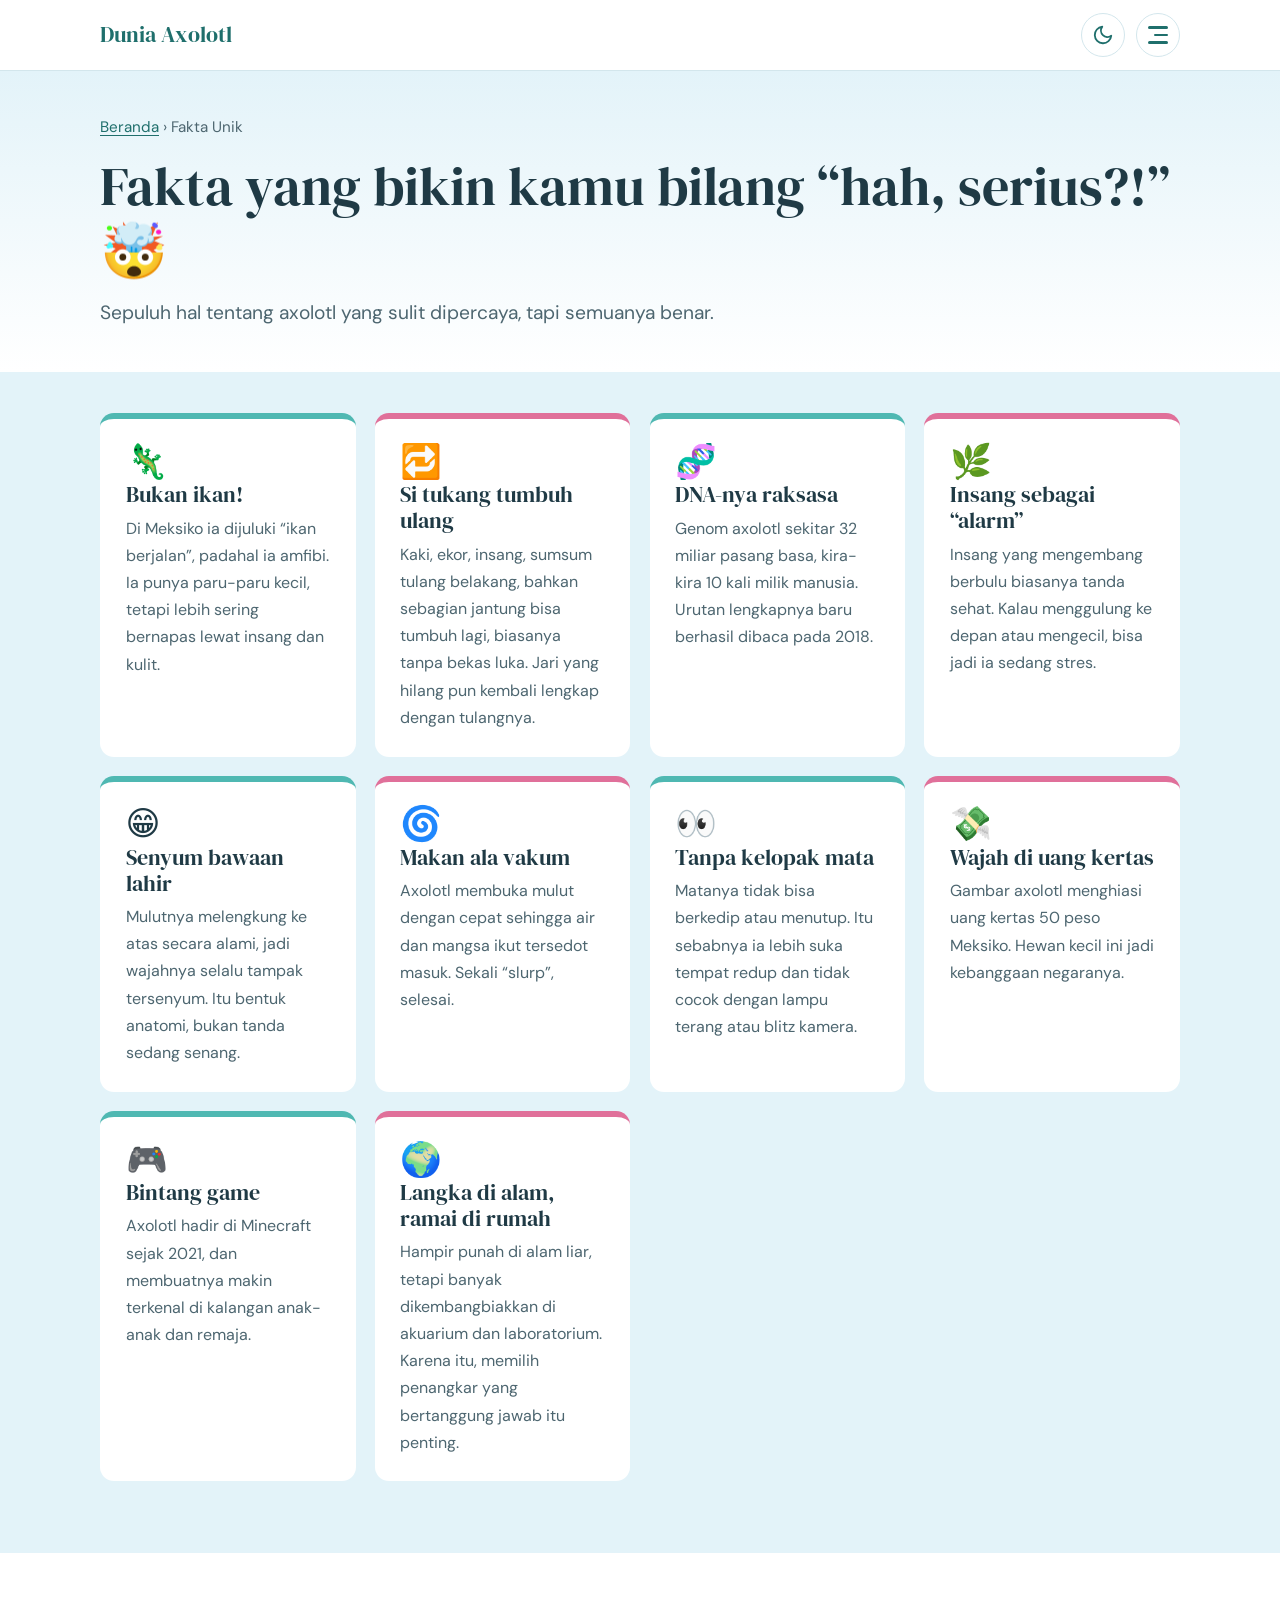
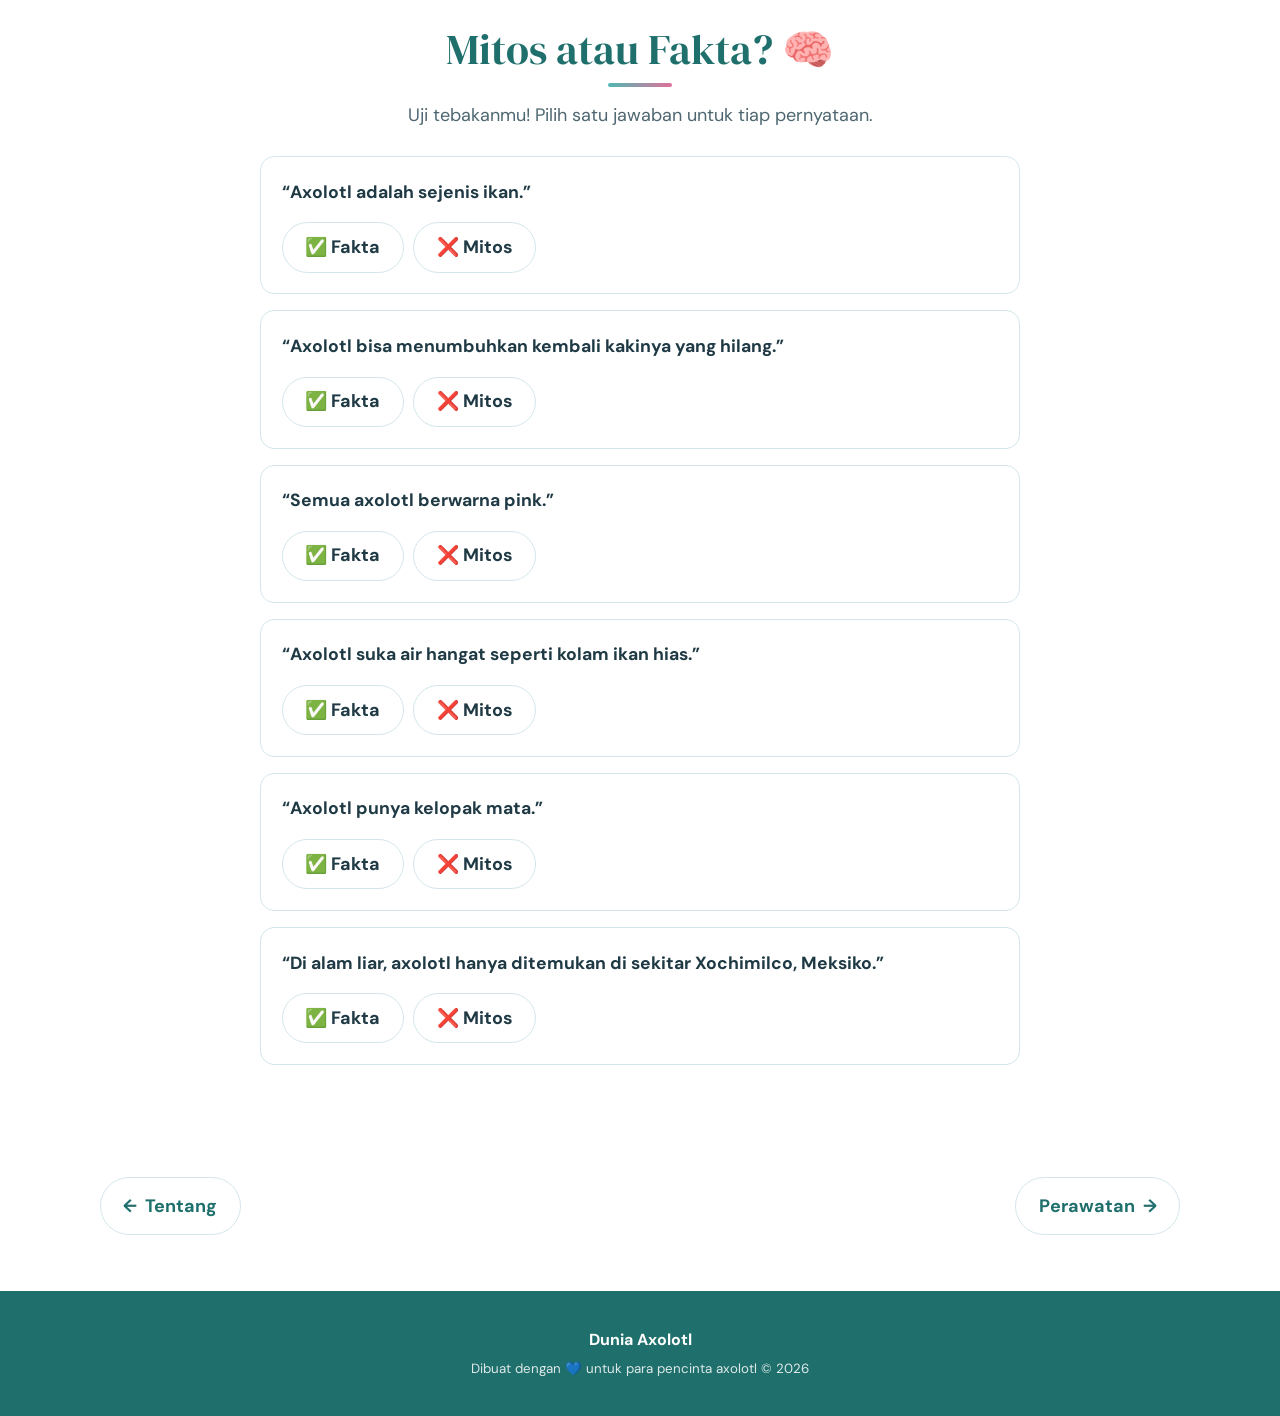
==== fakta.html @ dd815ccf "Add files via upload" ====
<!DOCTYPE html>
<html lang="id">
<head>
  <meta charset="UTF-8">
  <!-- Agar tampilan menyesuaikan layar HP -->
  <meta name="viewport" content="width=device-width, initial-scale=1">
  <title>Fakta Unik Axolotl | Dunia Axolotl</title>
  <meta name="description" content="Sepuluh fakta unik axolotl dan kuis Mitos atau Fakta yang seru untuk menguji pengetahuanmu.">

  <!-- Font: DM Serif Display (judul) + DM Sans (isi). Ada font cadangan jika Google Fonts gagal dimuat. -->
  <link rel="preconnect" href="https://fonts.googleapis.com">
  <link href="https://fonts.googleapis.com/css2?family=DM+Sans:wght@400;500;700&family=DM+Serif+Display&display=swap" rel="stylesheet">

  <!-- CSS eksternal (satu file untuk semua halaman) -->
  <link rel="stylesheet" href="style.css?v=4">

  <!-- JavaScript eksternal: dimuat di head agar tema terpasang lebih dulu (anti-kedip) -->
  <script src="script.js?v=4"></script>
</head>

<body>

  <!-- Bar progres membaca -->
  <div class="progress" id="progress" aria-hidden="true"></div>

  <!-- ===== NAVIGASI ===== -->
  <header class="nav">
    <div class="wrap">
      <a class="logo" href="index.html">Dunia Axolotl</a>
      <div class="nav-right">
        <!-- Tombol gelap/terang -->
        <button class="theme-toggle" id="themeToggle" type="button" aria-label="Ganti ke mode gelap" aria-pressed="false">
          <svg class="icon-moon" viewBox="0 0 24 24" aria-hidden="true"><path d="M21 12.8A9 9 0 1 1 11.2 3a7 7 0 0 0 9.8 9.8z"/></svg>
          <svg class="icon-sun" viewBox="0 0 24 24" aria-hidden="true"><circle cx="12" cy="12" r="4"/><path d="M12 2v2M12 20v2M4.9 4.9l1.4 1.4M17.7 17.7l1.4 1.4M2 12h2M20 12h2M4.9 19.1l1.4-1.4M17.7 6.3l1.4-1.4"/></svg>
        </button>
        <!-- Tombol menu (tiga garis) -->
        <button class="menu-btn" id="menuBtn" type="button" aria-label="Buka menu" aria-expanded="false" aria-controls="menu">
          <span class="bars" aria-hidden="true"><i></i><i></i><i></i></span>
        </button>
      </div>
    </div>
  </header>

  <!-- Latar gelap di belakang menu (klik untuk menutup) -->
  <div class="menu-overlay" id="menuOverlay" aria-hidden="true"></div>

  <!-- Menu samping: setiap pilihan membuka halaman sendiri -->
  <nav class="drawer" id="menu" aria-label="Menu utama">
    <div class="drawer-head">
      <span class="drawer-title">Menu</span>
      <button class="menu-close" id="menuClose" type="button" aria-label="Tutup menu">
        <svg viewBox="0 0 24 24" aria-hidden="true"><path d="M6 6l12 12M18 6L6 18"/></svg>
      </button>
    </div>
    <ul>
      <li style="--i:0"><a href="index.html">Beranda</a></li>
      <li style="--i:1"><a href="tentang.html">Tentang</a></li>
      <li style="--i:2"><a href="fakta.html" class="active" aria-current="page">Fakta Unik</a></li>
      <li style="--i:3"><a href="perawatan.html">Perawatan</a></li>
      <li style="--i:4"><a href="galeri.html">Galeri</a></li>
      <li style="--i:5"><a href="tanya.html">Tanya</a></li>
      <li style="--i:6"><a class="menu-login" href="login.html">Masuk</a></li>
    </ul>
  </nav>

  <main id="atas">
    <section class="page-hero">
      <span class="bubble" aria-hidden="true" style="--s:16px;--l:8%;--t:10s;--dl:0s"></span>
      <span class="bubble" aria-hidden="true" style="--s:26px;--l:30%;--t:13s;--dl:3s"></span>
      <span class="bubble" aria-hidden="true" style="--s:14px;--l:58%;--t:9s;--dl:5s"></span>
      <span class="bubble" aria-hidden="true" style="--s:22px;--l:80%;--t:12s;--dl:1s"></span>
      <div class="wrap">
        <p class="crumb"><a href="index.html">Beranda</a> › Fakta Unik</p>
        <h1>Fakta yang bikin kamu bilang “hah, serius?!” <span class="emoji" aria-hidden="true">🤯</span></h1>
        <p class="lead">Sepuluh hal tentang axolotl yang sulit dipercaya, tapi semuanya benar.</p>
      </div>
    </section>

    <!-- ===== KARTU FAKTA ===== -->
    <section class="facts">
      <div class="wrap">
        <div class="grid">
          <article class="card"><span class="card-emoji" aria-hidden="true">🦎</span><h3>Bukan ikan!</h3><p>Di Meksiko ia dijuluki “ikan berjalan”, padahal ia amfibi. Ia punya paru-paru kecil, tetapi lebih sering bernapas lewat insang dan kulit.</p></article>
          <article class="card"><span class="card-emoji" aria-hidden="true">🔁</span><h3>Si tukang tumbuh ulang</h3><p>Kaki, ekor, insang, sumsum tulang belakang, bahkan sebagian jantung bisa tumbuh lagi, biasanya tanpa bekas luka. Jari yang hilang pun kembali lengkap dengan tulangnya.</p></article>
          <article class="card"><span class="card-emoji" aria-hidden="true">🧬</span><h3>DNA-nya raksasa</h3><p>Genom axolotl sekitar 32 miliar pasang basa, kira-kira 10 kali milik manusia. Urutan lengkapnya baru berhasil dibaca pada 2018.</p></article>
          <article class="card"><span class="card-emoji" aria-hidden="true">🌿</span><h3>Insang sebagai “alarm”</h3><p>Insang yang mengembang berbulu biasanya tanda sehat. Kalau menggulung ke depan atau mengecil, bisa jadi ia sedang stres.</p></article>
          <article class="card"><span class="card-emoji" aria-hidden="true">😁</span><h3>Senyum bawaan lahir</h3><p>Mulutnya melengkung ke atas secara alami, jadi wajahnya selalu tampak tersenyum. Itu bentuk anatomi, bukan tanda sedang senang.</p></article>
          <article class="card"><span class="card-emoji" aria-hidden="true">🌀</span><h3>Makan ala vakum</h3><p>Axolotl membuka mulut dengan cepat sehingga air dan mangsa ikut tersedot masuk. Sekali “slurp”, selesai.</p></article>
          <article class="card"><span class="card-emoji" aria-hidden="true">👀</span><h3>Tanpa kelopak mata</h3><p>Matanya tidak bisa berkedip atau menutup. Itu sebabnya ia lebih suka tempat redup dan tidak cocok dengan lampu terang atau blitz kamera.</p></article>
          <article class="card"><span class="card-emoji" aria-hidden="true">💸</span><h3>Wajah di uang kertas</h3><p>Gambar axolotl menghiasi uang kertas 50 peso Meksiko. Hewan kecil ini jadi kebanggaan negaranya.</p></article>
          <article class="card"><span class="card-emoji" aria-hidden="true">🎮</span><h3>Bintang game</h3><p>Axolotl hadir di Minecraft sejak 2021, dan membuatnya makin terkenal di kalangan anak-anak dan remaja.</p></article>
          <article class="card"><span class="card-emoji" aria-hidden="true">🌍</span><h3>Langka di alam, ramai di rumah</h3><p>Hampir punah di alam liar, tetapi banyak dikembangbiakkan di akuarium dan laboratorium. Karena itu, memilih penangkar yang bertanggung jawab itu penting.</p></article>
        </div>
      </div>
    </section>

    <!-- ===== KUIS ===== -->
    <section>
      <div class="wrap">
        <div class="sec-head" style="text-align:center">
          <h2>Mitos atau Fakta? 🧠</h2>
          <p class="lead" style="margin-inline:auto">Uji tebakanmu! Pilih satu jawaban untuk tiap pernyataan.</p>
        </div>
        <div class="quiz">
          <div class="q" data-jawab="mitos">
            <p class="stmt">“Axolotl adalah sejenis ikan.”</p>
            <div class="opts"><button class="opt" type="button" data-pilih="fakta">✅ Fakta</button><button class="opt" type="button" data-pilih="mitos">❌ Mitos</button></div>
            <p class="expl" hidden><strong class="hasil"></strong>Axolotl adalah amfibi, tepatnya salamander. Julukan “ikan berjalan” itu menyesatkan.</p>
          </div>
          <div class="q" data-jawab="fakta">
            <p class="stmt">“Axolotl bisa menumbuhkan kembali kakinya yang hilang.”</p>
            <div class="opts"><button class="opt" type="button" data-pilih="fakta">✅ Fakta</button><button class="opt" type="button" data-pilih="mitos">❌ Mitos</button></div>
            <p class="expl" hidden><strong class="hasil"></strong>Kaki bisa tumbuh lagi lengkap dengan tulang, otot, dan jarinya. Itulah kenapa ilmuwan menelitinya.</p>
          </div>
          <div class="q" data-jawab="mitos">
            <p class="stmt">“Semua axolotl berwarna pink.”</p>
            <div class="opts"><button class="opt" type="button" data-pilih="fakta">✅ Fakta</button><button class="opt" type="button" data-pilih="mitos">❌ Mitos</button></div>
            <p class="expl" hidden><strong class="hasil"></strong>Pink hanyalah salah satu varian. Di alam liar kebanyakan axolotl berwarna cokelat atau zaitun gelap.</p>
          </div>
          <div class="q" data-jawab="mitos">
            <p class="stmt">“Axolotl suka air hangat seperti kolam ikan hias.”</p>
            <div class="opts"><button class="opt" type="button" data-pilih="fakta">✅ Fakta</button><button class="opt" type="button" data-pilih="mitos">❌ Mitos</button></div>
            <p class="expl" hidden><strong class="hasil"></strong>Ia suka air sejuk, sekitar 16–18 °C. Air yang terlalu hangat bisa membuatnya stres dan sakit.</p>
          </div>
          <div class="q" data-jawab="mitos">
            <p class="stmt">“Axolotl punya kelopak mata.”</p>
            <div class="opts"><button class="opt" type="button" data-pilih="fakta">✅ Fakta</button><button class="opt" type="button" data-pilih="mitos">❌ Mitos</button></div>
            <p class="expl" hidden><strong class="hasil"></strong>Axolotl tidak punya kelopak mata, sehingga cahaya terang kurang cocok untuknya.</p>
          </div>
          <div class="q" data-jawab="fakta">
            <p class="stmt">“Di alam liar, axolotl hanya ditemukan di sekitar Xochimilco, Meksiko.”</p>
            <div class="opts"><button class="opt" type="button" data-pilih="fakta">✅ Fakta</button><button class="opt" type="button" data-pilih="mitos">❌ Mitos</button></div>
            <p class="expl" hidden><strong class="hasil"></strong>Benar. Kanal-kanal Xochimilco adalah rumah aslinya, dan di sanalah populasi liarnya tersisa.</p>
          </div>
          <div class="quiz-end" id="quizEnd" hidden>
            <p id="quizScore"></p>
            <button class="btn" id="quizReset" type="button">Main lagi 🔄</button>
          </div>
        </div>
      </div>
    </section>

    <div class="wrap">
      <nav class="pager" aria-label="Navigasi halaman"><a class="prev" href="tentang.html"><span class="arr">←</span> Tentang</a><a class="next" href="perawatan.html">Perawatan <span class="arr">→</span></a></nav>
    </div>

  </main>

  <!-- ===== FOOTER ===== -->
  <footer>
    <strong>Dunia Axolotl</strong>
    <small>Dibuat dengan 💙 untuk para pencinta axolotl &copy; <span id="tahun"></span></small>
  </footer>

  <!-- Tombol kembali ke atas (muncul setelah halaman di-scroll) -->
  <button class="to-top" id="toTop" type="button" aria-label="Kembali ke atas">
    <svg viewBox="0 0 24 24" aria-hidden="true"><path d="M12 19V5M5 12l7-7 7 7"/></svg>
  </button>

</body>
</html>
---- style.css ----
/* VERSI 4: situs multi-halaman (jika baris ini tidak ada di style.css situsmu, berarti file lama yang tayang) */
/* ===== 1. PALET WARNA (ubah di sini untuk mengganti tema) =====
   Mode terang adalah bawaan. Mode gelap ada di blok [data-theme="dark"]. */
:root {
  --pink:       #fbd5e0;  /* pink lembut */
  --pink-deep:  #e0709a;  /* pink aksen (dipakai hemat) */
  --blue:       #e3f3f9;  /* biru muda (latar section) */
  --teal:       #4fb8b2;  /* toska */
  --teal-deep:  #1f6f6c;  /* toska gelap */
  --ink:        #1f3a45;  /* warna teks utama */
  --muted:      #4d6670;  /* teks pendukung */
  --line:       #d3e6ec;  /* garis tipis */

  --bg:         #ffffff;  /* latar halaman */
  --surface:    #ffffff;  /* latar kartu */
  --heading:    #1f6f6c;  /* warna judul */
  --btn-bg:     #1f6f6c;
  --btn-hover:  #175856;
  --btn-text:   #ffffff;
  --nav-bg:     rgba(255,255,255,.94);
  --note-bg:    #fbd5e0;
  --footer-bg:  #1f6f6c;
  --footer-text:#ffffff;
  --ring:       rgba(79,184,178,.14);
  --shadow:     0 14px 30px rgba(31,58,69,.12);
  --radius:     14px;
  color-scheme: light;
}

/* Mode gelap: teks terang, latar biru-toska sangat gelap */
[data-theme="dark"] {
  --pink-deep:  #ee86ac;
  --blue:       #11262e;
  --teal:       #4fb8b2;
  --ink:        #e6f2f5;
  --muted:      #a9c0c8;
  --line:       #28444f;

  --bg:         #0b1a20;
  --surface:    #142a33;
  --heading:    #6fd6cf;
  --btn-bg:     #6fd6cf;
  --btn-hover:  #93e3dd;
  --btn-text:   #0b1a20;
  --nav-bg:     rgba(11,26,32,.92);
  --note-bg:    #3a2331;
  --footer-bg:  #071216;
  --footer-text:#e6f2f5;
  --ring:       rgba(111,214,207,.16);
  --shadow:     0 14px 30px rgba(0,0,0,.45);
  color-scheme: dark;
}

/* ===== 2. PENGATURAN DASAR ===== */
* { box-sizing: border-box; margin: 0; padding: 0; }
html { scroll-behavior: smooth; scroll-padding-top: 4.5rem; }
body {
  font-family: "DM Sans", system-ui, sans-serif;
  font-size: 1.125rem;            /* 18px: nyaman untuk anak-anak hingga lansia */
  color: var(--ink);
  background: var(--bg);
  line-height: 1.7;
}
h1, h2, h3 { font-family: "DM Serif Display", Georgia, serif; font-weight: 400; line-height: 1.2; }
h2 { font-size: clamp(1.9rem, 4vw, 2.6rem); color: var(--heading); margin-bottom: .8rem; }
h3 { font-size: 1.35rem; margin-bottom: .4rem; }
p  { max-width: 62ch; }
.wrap { width: min(1080px, 100% - 2.5rem); margin-inline: auto; }
section { padding: 4.5rem 0; }
.lead { color: var(--muted); margin-bottom: 1.8rem; }

/* Garis fokus jelas saat memakai keyboard */
:focus-visible { outline: 3px solid var(--heading); outline-offset: 3px; }

/* Transisi halus saat berganti tema (kelas ditambah sebentar oleh script.js) */
html.theme-anim, html.theme-anim *, html.theme-anim *::before, html.theme-anim *::after {
  transition: background-color .45s ease, color .45s ease, border-color .45s ease,
              fill .45s ease, stroke .45s ease, box-shadow .45s ease !important;
}

/* Bar progres membaca di tepi atas layar */
.progress {
  position: fixed; top: 0; left: 0; width: 100%; height: 4px; z-index: 20;
  background: linear-gradient(90deg, var(--teal), var(--pink-deep));
  transform: scaleX(0); transform-origin: left;
}

/* ===== 3. NAVIGASI ===== */
header.nav {
  position: sticky; top: 0; z-index: 10;
  background: var(--nav-bg);
  backdrop-filter: blur(8px);
  border-bottom: 1px solid var(--line);
  animation: navDrop .7s cubic-bezier(.2,.8,.2,1) both;   /* nav turun dari atas */
}
.nav .wrap { display: flex; justify-content: space-between; align-items: center; gap: .5rem 1.5rem; flex-wrap: wrap; padding: .8rem 0; }
.nav-right { display: flex; align-items: center; gap: .7rem; }
.logo { font-family: "DM Serif Display", Georgia, serif; font-size: 1.4rem; color: var(--heading); text-decoration: none; animation: fadeIn .8s .15s both; }
/* Tombol menu tiga garis di header */
.menu-btn {
  position: relative; width: 44px; height: 44px; border-radius: 50%;
  border: 1px solid var(--line); background: var(--surface); cursor: pointer;
  display: grid; place-items: center;
  animation: popIn .6s .72s cubic-bezier(.34,1.56,.64,1) backwards;
  transition: border-color .2s, transform .2s;
}
.menu-btn:hover { border-color: var(--teal); }
.menu-btn:active { transform: scale(.92); }
.bars { display: grid; gap: 5px; width: 20px; justify-items: end; }
.bars i { display: block; height: 2.5px; width: 100%; border-radius: 2px; background: var(--heading); transition: width .25s; }
.bars i:nth-child(2) { width: 70%; }
.menu-btn:hover .bars i:nth-child(2) { width: 100%; }

/* Latar gelap di belakang menu */
.menu-overlay {
  position: fixed; inset: 0; z-index: 30;
  background: rgba(5,15,20,.5); backdrop-filter: blur(2px);
  opacity: 0; visibility: hidden;
  transition: opacity .35s, visibility 0s .35s;
}
html.menu-open { overflow: hidden; }   /* halaman di belakang tidak ikut ter-scroll */
html.menu-open .menu-overlay { opacity: 1; visibility: visible; transition: opacity .35s; }

/* Menu samping dari kanan */
.drawer {
  position: fixed; top: 0; right: 0; bottom: 0; z-index: 31;
  width: min(320px, 85vw); overflow-y: auto;
  background: var(--surface); border-left: 1px solid var(--line);
  box-shadow: -18px 0 40px rgba(0,0,0,.2);
  padding: 1.2rem 1.4rem 1.6rem;
  transform: translateX(105%); visibility: hidden;
  transition: transform .45s cubic-bezier(.2,.8,.2,1), visibility 0s .45s;
}
html.menu-open .drawer { transform: none; visibility: visible; transition: transform .45s cubic-bezier(.2,.8,.2,1); }
.drawer-head { display: flex; justify-content: space-between; align-items: center; margin-bottom: 1rem; }
.drawer-title { font-family: "DM Serif Display", Georgia, serif; font-size: 1.5rem; color: var(--heading); }
.menu-close {
  width: 44px; height: 44px; border-radius: 50%; cursor: pointer;
  border: 1px solid var(--line); background: var(--bg); color: var(--heading);
  display: grid; place-items: center; transition: transform .3s, border-color .2s;
}
.menu-close:hover { transform: rotate(90deg); border-color: var(--teal); }
.menu-close svg { width: 22px; height: 22px; fill: none; stroke: currentColor; stroke-width: 2.2; stroke-linecap: round; }

.drawer ul { list-style: none; display: grid; gap: .3rem; }
.drawer li a {
  display: block; padding: .85rem 1rem; border-radius: 12px;
  border-left: 4px solid transparent;
  color: var(--ink); text-decoration: none; font-weight: 500; font-size: 1.15rem;
  transition: background .2s, border-color .2s, transform .2s, color .2s;
}
.drawer li a:hover { background: var(--ring); transform: translateX(4px); }
.drawer li a.active { border-left-color: var(--pink-deep); color: var(--heading); font-weight: 700; background: var(--ring); }
/* Item menu masuk satu per satu setiap kali menu dibuka */
html.menu-open .drawer li { animation: slideIn .5s cubic-bezier(.2,.8,.2,1) both; animation-delay: calc(.12s + var(--i) * .06s); }
@keyframes slideIn { from { opacity: 0; transform: translateX(30px); } to { opacity: 1; transform: none; } }

/* "Masuk" sebagai tombol bulat di dasar daftar */
.drawer li a.menu-login { background: var(--btn-bg); color: var(--btn-text); text-align: center; font-weight: 700; margin-top: .8rem; border-left: none; border-radius: 999px; }
.drawer li a.menu-login:hover { background: var(--btn-hover); transform: translateY(-2px); box-shadow: var(--shadow); }

/* Tombol gelap/terang: dua ikon saling berganti sambil berputar */
.theme-toggle {
  position: relative; width: 44px; height: 44px; border-radius: 50%;
  border: 1px solid var(--line); background: var(--surface); color: var(--heading);
  cursor: pointer; display: grid; place-items: center;
  animation: popIn .6s .65s cubic-bezier(.34,1.56,.64,1) backwards;
  transition: transform .2s, border-color .2s;
}
.theme-toggle:hover { transform: rotate(15deg) scale(1.08); border-color: var(--teal); }
.theme-toggle:active { transform: scale(.92); }
.theme-toggle svg { position: absolute; width: 22px; height: 22px; fill: none; stroke: currentColor; stroke-width: 2; stroke-linecap: round; stroke-linejoin: round; transition: transform .5s cubic-bezier(.34,1.56,.64,1), opacity .3s; }
.theme-toggle .icon-sun  { transform: rotate(-90deg) scale(0); opacity: 0; }
[data-theme="dark"] .theme-toggle .icon-sun  { transform: none; opacity: 1; }
[data-theme="dark"] .theme-toggle .icon-moon { transform: rotate(90deg) scale(0); opacity: 0; }

/* ===== 4. HERO ===== */
.hero { position: relative; background: linear-gradient(180deg, var(--blue), var(--bg)); padding: 3.5rem 0 4.5rem; overflow: hidden; }
.hero .wrap { position: relative; z-index: 1; display: grid; gap: 2.5rem; align-items: center; }
.hero h1 { font-size: clamp(2.3rem, 6vw, 3.7rem); margin-bottom: 1rem; color: var(--ink); }
.hero p { font-size: 1.2rem; color: var(--muted); margin-bottom: 1.8rem; }

/* Teks hero muncul berurutan dari bawah */
.hero h1  { animation: rise .8s .5s  cubic-bezier(.2,.8,.2,1) both; }
.hero p   { animation: rise .8s .65s cubic-bezier(.2,.8,.2,1) both; }
.hero .btn{ animation: rise .8s .8s cubic-bezier(.2,.8,.2,1) backwards, btnPulse 2.8s 2s ease-in-out infinite; }  /* backwards: hover tetap bisa menggeser tombol */

.btn {
  display: inline-block; background: var(--btn-bg); color: var(--btn-text);
  font: 700 1.05rem "DM Sans", sans-serif; text-decoration: none;
  padding: .9rem 1.9rem; border-radius: 999px;
  transition: background .2s, transform .2s, box-shadow .2s;
}
.btn:hover { background: var(--btn-hover); transform: translateY(-3px); box-shadow: var(--shadow); }
.btn:active { transform: translateY(0) scale(.97); }

/* Ilustrasi di dalam lingkaran lembut: muncul membesar, lalu melayang pelan */
.art { background: var(--surface); border-radius: 50%; aspect-ratio: 1; width: min(380px, 88%); margin-inline: auto; display: grid; place-items: center; box-shadow: 0 0 0 14px var(--ring); animation: popIn .9s .35s cubic-bezier(.34,1.56,.64,1) both; }
.art svg { width: 86%; height: auto; animation: float 5s ease-in-out infinite alternate; }

/* Insang bergoyang pelan, mata berkedip */
.gill { transform-box: view-box; animation: sway 3.2s ease-in-out infinite alternate; }
.gill.g2 { animation-delay: -1s; } .gill.g3 { animation-delay: -2s; }
.gill.left  { transform-origin: 105px 125px; }
.gill.right { transform-origin: 215px 125px; animation-direction: alternate-reverse; }
.eye { transform-box: view-box; animation: blink 5s infinite; }
.eye.l { transform-origin: 122px 130px; }
.eye.r { transform-origin: 198px 130px; }

/* Gelembung air naik di latar hero */
.bubble {
  position: absolute; bottom: -60px; left: var(--l); width: var(--s); height: var(--s);
  border-radius: 50%; border: 2px solid var(--teal); background: var(--ring);
  opacity: 0; pointer-events: none;
  animation: bubbleUp var(--t) linear var(--dl) infinite;
}

/* ===== 5. TENTANG ===== */
.about .wrap { display: grid; gap: 2rem; }
.info-list { display: grid; gap: 1rem; }
.info { border: 1px solid var(--line); border-left: 6px solid var(--teal); border-radius: var(--radius); padding: 1.2rem 1.4rem; background: var(--surface); transition: transform .25s, box-shadow .25s; }
.info:nth-child(2) { border-left-color: var(--pink-deep); }
.info:hover { transform: translateX(6px); box-shadow: var(--shadow); }
.info h3 { font-size: 1.2rem; }
.info p { color: var(--muted); font-size: 1rem; }

/* ===== 6. FAKTA UNIK ===== */
.facts { background: var(--blue); }
.grid { display: grid; gap: 1.2rem; grid-template-columns: repeat(auto-fit, minmax(240px, 1fr)); }
.card { background: var(--surface); border-radius: var(--radius); padding: 1.6rem; border-top: 6px solid var(--teal); transition: transform .25s, box-shadow .25s; }
.card:nth-child(even) { border-top-color: var(--pink-deep); }
.card:hover { transform: translateY(-8px); box-shadow: var(--shadow); }
.card p { color: var(--muted); font-size: 1rem; }

/* ===== 7. PERAWATAN ===== */
.care .wrap { display: grid; gap: 1.2rem; }
.care-box { border: 1px solid var(--line); border-radius: var(--radius); padding: 1.7rem; background: var(--surface); transition: transform .25s, box-shadow .25s; }
.care-box:hover { transform: translateY(-5px); box-shadow: var(--shadow); }
.care-box ul { padding-left: 1.2rem; color: var(--muted); font-size: 1rem; }
.care-box li { margin-bottom: .4rem; }
.note { background: var(--note-bg); color: var(--ink); border-radius: var(--radius); padding: 1.1rem 1.5rem; font-size: 1rem; max-width: none; }

/* ===== 8. GALERI (placeholder) ===== */
.gallery { background: var(--blue); }
.gallery-grid { display: grid; gap: 1rem; grid-template-columns: repeat(auto-fit, minmax(210px, 1fr)); }
.ph { aspect-ratio: 4 / 3; border-radius: var(--radius); background: var(--surface); border: 2px dashed var(--teal); display: grid; place-items: center; text-align: center; color: var(--heading); font-weight: 500; padding: 1rem; transition: transform .3s, border-color .3s, box-shadow .3s; }
.ph:hover { transform: scale(1.04) rotate(-1deg); border-color: var(--pink-deep); box-shadow: var(--shadow); }
.ph:has(img) { padding: 0; overflow: hidden; border: none; }   /* kotak berisi foto: tanpa bingkai putus-putus */
.ph img { display: block; width: 100%; height: 100%; object-fit: cover; }

/* ===== 9. FOOTER ===== */
footer { background: var(--footer-bg); color: var(--footer-text); text-align: center; padding: 2.2rem 1rem; font-size: 1rem; }
footer small { display: block; opacity: .85; margin-top: .3rem; }

/* ===== 10. MUNCUL SAAT DI-SCROLL (kelas .reveal ditambah oleh script.js) ===== */
.reveal { opacity: 0; transform: translateY(30px); transition: opacity .7s ease, transform .7s cubic-bezier(.2,.7,.2,1); transition-delay: var(--d, 0s); }
.reveal.in { opacity: 1; transform: none; }

/* ===== 11. KEYFRAMES ===== */
@keyframes navDrop  { from { transform: translateY(-100%); opacity: 0; } to { transform: none; opacity: 1; } }
@keyframes dropIn   { from { transform: translateY(-14px); opacity: 0; } to { transform: none; opacity: 1; } }
@keyframes fadeIn   { from { opacity: 0; } to { opacity: 1; } }
@keyframes rise     { from { transform: translateY(26px); opacity: 0; } to { transform: none; opacity: 1; } }
@keyframes popIn    { from { transform: scale(.6); opacity: 0; } to { transform: none; opacity: 1; } }
@keyframes float    { from { transform: translateY(-8px); } to { transform: translateY(10px); } }
@keyframes sway     { from { transform: rotate(-6deg); } to { transform: rotate(6deg); } }
@keyframes blink    { 0%, 92%, 100% { transform: scaleY(1); } 96% { transform: scaleY(.08); } }
@keyframes bubbleUp {
  0%   { transform: translate(0, 0) scale(.7); opacity: 0; }
  10%  { opacity: .7; }
  50%  { transform: translate(18px, -260px) scale(1); }
  100% { transform: translate(-12px, -560px) scale(1.1); opacity: 0; }
}

/* ===== 12. LAYAR LAPTOP (lebar ≥ 800px) ===== */
@media (min-width: 800px) {
  .hero .wrap  { grid-template-columns: 1.15fr .85fr; }
  .about .wrap { grid-template-columns: 1fr 1fr; align-items: start; }
  .care .wrap  { grid-template-columns: 1fr 1fr; }
  .care .head, .note { grid-column: 1 / -1; }
}

/* ===== 13. UNTUK PENGGUNA YANG MEMATIKAN ANIMASI DI PERANGKATNYA ===== */
@media (prefers-reduced-motion: reduce) {
  *, *::before, *::after { animation: none !important; transition: none !important; }
  html { scroll-behavior: auto; }
  .reveal { opacity: 1; transform: none; }
  .bubble { display: none; }
}

/* ==========================================================
   ANIMASI TAMBAHAN
   ========================================================== */

/* Tombol berdenyut halus untuk menarik perhatian */
@keyframes btnPulse {
  0%   { box-shadow: 0 0 0 0 rgba(79,184,178,.55); }
  70%  { box-shadow: 0 0 0 14px rgba(79,184,178,0); }
  100% { box-shadow: 0 0 0 0 rgba(79,184,178,0); }
}

/* Garis hias di bawah judul bagian, memanjang saat judul terlihat */
h2::after {
  content: ""; display: block; width: 0; height: 4px; margin-top: .5rem; border-radius: 2px;
  background: linear-gradient(90deg, var(--teal), var(--pink-deep));
  transition: width .9s .2s cubic-bezier(.2,.8,.2,1);
}
h2.tampak::after { width: 64px; }

/* Foto galeri memudar masuk */
.ph img { animation: fadeIn .9s ease both; }

/* Tombol kembali ke atas */
.to-top {
  position: fixed; right: 1rem; bottom: 1rem; z-index: 15; width: 48px; height: 48px; border-radius: 50%;
  border: none; cursor: pointer; background: var(--btn-bg); color: var(--btn-text);
  display: grid; place-items: center; box-shadow: var(--shadow);
  opacity: 0; visibility: hidden; transform: translateY(24px) scale(.7);
  transition: opacity .35s, transform .35s cubic-bezier(.34,1.56,.64,1), visibility 0s .35s, background .2s;
}
.to-top.tampak { opacity: 1; visibility: visible; transform: none; transition: opacity .35s, transform .35s cubic-bezier(.34,1.56,.64,1), background .2s; }
.to-top:hover { background: var(--btn-hover); }
.to-top svg { width: 22px; height: 22px; fill: none; stroke: currentColor; stroke-width: 2.4; stroke-linecap: round; stroke-linejoin: round; }
.to-top:hover svg { animation: upDown .6s ease-in-out infinite; }
@keyframes upDown { 0%, 100% { transform: translateY(2px); } 50% { transform: translateY(-3px); } }


/* ==========================================================
   FORMULIR PERTANYAAN (index.html) & HALAMAN LOGIN (login.html)
   ========================================================== */

/* ===========================================================
   KHUSUS HALAMAN LOGIN (login.html)
   ========================================================== */
/* ===== HALAMAN LOGIN =====
   Memakai warna & tema dari style.css, jadi mode gelap/terang otomatis ikut. */

:root { --danger: #b3261e; --success: #1f6f3d; }
[data-theme="dark"] { --danger: #ff9188; --success: #7fe0a0; }

/* Tombol tema melayang di pojok kanan atas */
.theme-toggle.floating { position: fixed; top: 1rem; right: 1rem; z-index: 5; }

/* ===== 1. TATA LETAK: kiri sambutan, kanan formulir ===== */
.login-page { min-height: 100vh; display: grid; }
@media (min-width: 860px) { .login-page { grid-template-columns: 1.05fr .95fr; } }

/* ===== 2. PANEL SAMBUTAN ===== */
.login-side {
  position: relative; overflow: hidden;
  background: linear-gradient(160deg, var(--blue), var(--bg));
  padding: 2.5rem 1.5rem 1.5rem;
  display: flex; flex-direction: column; align-items: center; justify-content: center;
  text-align: center; gap: 1rem;
}
.login-side > *:not(.bubble) { position: relative; z-index: 1; }
.login-side .logo { font-size: 1.6rem; animation: fadeIn .8s .1s both; }
.login-side .art { width: 130px; animation-delay: .2s; box-shadow: 0 0 0 8px var(--ring); }
.login-side h2 { font-size: 1.5rem; margin: 0; animation: rise .8s .4s cubic-bezier(.2,.8,.2,1) both; }
.login-side p  { color: var(--muted); font-size: 1.05rem; margin-inline: auto; animation: rise .8s .55s cubic-bezier(.2,.8,.2,1) both; }
.login-side .tagline { display: none; }

@media (min-width: 860px) {
  .login-side { padding: 3rem; gap: 1.6rem; }
  .login-side .art { width: min(340px, 80%); box-shadow: 0 0 0 14px var(--ring); }
  .login-side h2 { font-size: clamp(1.9rem, 3vw, 2.5rem); }
  .login-side .tagline { display: block; }
}

/* ===== 3. KARTU FORMULIR ===== */
.login-main { display: grid; place-items: center; padding: 1.5rem 1.25rem 3rem; }
@media (min-width: 860px) { .login-main { padding: 3rem; } }

.login-card {
  width: min(420px, 100%);
  background: var(--surface); border: 1px solid var(--line); border-radius: 20px;
  padding: 2rem 1.6rem; box-shadow: var(--shadow);
  animation: rise .8s .35s cubic-bezier(.2,.8,.2,1) both;
}
@media (min-width: 480px) { .login-card { padding: 2.4rem 2.2rem; } }
.login-card h1 { font-size: 2rem; color: var(--heading); margin-bottom: .3rem; }
.login-card .sub { color: var(--muted); font-size: 1rem; margin-bottom: 1.6rem; }

/* Kartu bergetar saat ada kesalahan */
.login-card.shake { animation: shake .45s ease; }
@keyframes shake { 20%, 60% { transform: translateX(-8px); } 40%, 80% { transform: translateX(8px); } }

/* ===== 4. KOLOM ISIAN ===== */
.field { margin-bottom: 1.1rem; }
.field label { display: block; font-weight: 700; font-size: 1rem; margin-bottom: .35rem; }
.input-wrap { position: relative; }
.field input[type="email"], .field input[type="password"], .field input[type="text"], .field textarea {
  width: 100%; font: inherit; font-size: 1.05rem; color: var(--ink);
  background: var(--bg); border: 1.5px solid var(--line); border-radius: 12px;
  padding: .8rem 1rem; transition: border-color .2s, box-shadow .2s;
}
.field input::placeholder, .field textarea::placeholder { color: var(--muted); opacity: .7; }
.field input:hover, .field textarea:hover { border-color: var(--teal); }
.field input:focus, .field textarea:focus { outline: none; border-color: var(--teal); box-shadow: 0 0 0 4px var(--ring); animation: focusPulse .5s ease; }
.field input[aria-invalid="true"], .field textarea[aria-invalid="true"] { border-color: var(--danger); animation: shakeX .4s ease; }
.field input[aria-invalid="true"]:focus, .field textarea[aria-invalid="true"]:focus { box-shadow: 0 0 0 4px rgba(179,38,30,.15); }
.input-wrap input { padding-right: 3.2rem; }

.error { color: var(--danger); font-size: .95rem; margin-top: .35rem; max-width: none; min-height: 0; animation: rise .3s ease both; }
.error:empty { display: none; }

/* Tombol lihat/sembunyikan sandi */
.pw-toggle {
  position: absolute; top: 50%; right: .4rem; transform: translateY(-50%);
  width: 40px; height: 40px; border: none; border-radius: 10px; background: none;
  color: var(--muted); cursor: pointer; display: grid; place-items: center;
  transition: color .2s, background .2s;
}
.pw-toggle:hover { color: var(--heading); background: var(--ring); }
.pw-toggle svg { width: 22px; height: 22px; fill: none; stroke: currentColor; stroke-width: 2; stroke-linecap: round; stroke-linejoin: round; }
.pw-toggle .icon-hide { display: none; }
.pw-toggle[aria-pressed="true"] .icon-show { display: none; }
.pw-toggle[aria-pressed="true"] .icon-hide { display: block; }

/* ===== 5. BARIS INGAT SAYA / LUPA SANDI ===== */
.row { display: flex; justify-content: space-between; align-items: center; gap: .6rem 1rem; flex-wrap: wrap; margin: .2rem 0 1.4rem; font-size: 1rem; }
.check { display: inline-flex; align-items: center; gap: .55rem; cursor: pointer; }
.check input { width: 20px; height: 20px; accent-color: var(--btn-bg); cursor: pointer; }
.link { color: var(--heading); font-weight: 500; text-underline-offset: 4px; }
.link:hover { color: var(--pink-deep); }

/* ===== 6. TOMBOL MASUK / KIRIM ===== */
.btn.submit { width: 100%; border: none; cursor: pointer; text-align: center; display: flex; align-items: center; justify-content: center; gap: .6rem; }
.btn.submit:disabled { cursor: progress; opacity: .85; transform: none; box-shadow: none; }
.btn.submit.loading::before {
  content: ""; width: 18px; height: 18px; border-radius: 50%;
  border: 3px solid currentColor; border-right-color: transparent;
  animation: spin .7s linear infinite;
}
@keyframes spin { to { transform: rotate(360deg); } }

/* Pesan status di bawah tombol */
.form-status { margin: 1rem 0 0; font-size: 1rem; text-align: center; max-width: none; min-height: 1.7em; }
.form-status.ok  { color: var(--success); font-weight: 700; }
.form-status.err { color: var(--danger); font-weight: 700; }

.signup { text-align: center; margin: 1.4rem auto 0; font-size: 1rem; color: var(--muted); max-width: none; }

/* ==========================================================
   TANYA (index.html, #tanya)
   ========================================================== */
[hidden] { display: none !important; }

.contact { position: relative; overflow: hidden; }
.contact .wrap { position: relative; z-index: 1; }
.contact .head { text-align: center; margin-bottom: 2rem; }
.contact .head .lead { margin-inline: auto; }

.ask-card {
  width: min(640px, 100%); margin-inline: auto;
  background: var(--surface); border: 1px solid var(--line); border-radius: 22px;
  padding: 1.8rem 1.4rem; box-shadow: var(--shadow);
}
@media (min-width: 520px) { .ask-card { padding: 2.4rem 2.4rem; } }
.ask-card.shake { animation: shake .45s ease; }
.ask-body.balik { animation: rise .5s ease both; }

/* Kolom isian: label ikut berwarna saat kolomnya diklik */
.field label { transition: color .2s; }
.field:focus-within label { color: var(--heading); }

/* Kolom pertanyaan: tinggi 5 baris, bisa ditarik ke bawah */
.field textarea { display: block; resize: vertical; min-height: 130px; line-height: 1.5; }
.counter { text-align: right; font-size: .9rem; color: var(--muted); margin: .25rem 0 0; max-width: none; transition: color .2s; }
.counter.hampir { color: var(--danger); font-weight: 700; }

/* Tombol kirim: kilatan cahaya saat disorot, pesawat kertas terbang saat mengirim */
.ask-card .btn.submit { position: relative; overflow: hidden; }
.ask-card .btn.submit::after {
  content: ""; position: absolute; top: 0; left: -60%; width: 40%; height: 100%;
  background: linear-gradient(100deg, transparent, rgba(255,255,255,.4), transparent);
  transform: skewX(-20deg); pointer-events: none;
}
.ask-card .btn.submit:hover::after { animation: shine .8s ease; }
@keyframes shine { to { left: 130%; } }
.ask-card .btn.submit.loading::before { display: none; }          /* ganti spinner dengan pesawat */
.plane { width: 20px; height: 20px; fill: none; stroke: currentColor; stroke-width: 2; stroke-linecap: round; stroke-linejoin: round; transition: transform .3s; }
.btn.submit:hover .plane { transform: translate(3px, -3px); }
.btn.submit.loading .plane { animation: fly .9s ease-in infinite; }
@keyframes fly {
  0%   { transform: translate(0, 0); opacity: 1; }
  45%  { transform: translate(22px, -18px); opacity: 0; }
  46%  { transform: translate(-22px, 18px); opacity: 0; }
  100% { transform: translate(0, 0); opacity: 1; }
}

/* Tampilan sukses: lingkaran tergambar, centang tergambar, percikan warna */
.ask-done { text-align: center; padding: 1rem 0; animation: popIn .6s cubic-bezier(.34,1.56,.64,1) both; }
.ask-done:focus { outline: none; }
.ask-done h3 { color: var(--heading); font-size: 1.8rem; }
.ask-done p { margin: .4rem auto 1.6rem; color: var(--muted); }
.done-art { position: relative; width: 120px; height: 120px; margin: 0 auto 1rem; }
.done-art svg { width: 100%; height: 100%; }
.done-ring { fill: var(--ring); stroke: var(--teal); stroke-width: 5; stroke-dasharray: 277; stroke-dashoffset: 277; transform-box: fill-box; transform-origin: center; transform: rotate(-90deg); animation: draw .6s ease forwards; }
.done-check { fill: none; stroke: var(--heading); stroke-width: 7; stroke-linecap: round; stroke-linejoin: round; stroke-dasharray: 70; stroke-dashoffset: 70; animation: draw .45s .5s ease forwards; }
@keyframes draw { to { stroke-dashoffset: 0; } }
.spark { position: absolute; left: 50%; top: 50%; width: 9px; height: 9px; margin: -4px 0 0 -4px; border-radius: 50%; background: var(--pink-deep); opacity: 0; animation: burst .8s .55s ease-out forwards; }
.spark:nth-of-type(even) { background: var(--teal); }
.spark:nth-of-type(3n) { background: #f5c542; }
@keyframes burst {
  0%   { transform: translate(0, 0) scale(1); opacity: 1; }
  100% { transform: translate(var(--x), var(--y)) scale(.3); opacity: 0; }
}

/* Jika animasi dimatikan di perangkat: tetap tampilkan lingkaran & centang utuh */
@media (prefers-reduced-motion: reduce) {
  .done-ring, .done-check { stroke-dashoffset: 0 !important; }
}

/* Emoji di judul bagian pertanyaan */
.emoji { display: inline-block; font-style: normal; }
.emoji.bounce  { animation: bounceY 1.1s ease-in-out infinite; }
.emoji.sparkle { animation: twinkle 1.8s ease-in-out infinite; }
.contact h2 .emoji { animation: wiggle 2.8s ease-in-out infinite; transform-origin: 70% 80%; }
@keyframes bounceY { 0%, 100% { transform: translateY(-3px); } 50% { transform: translateY(5px); } }
@keyframes twinkle { 0%, 100% { transform: scale(1) rotate(0); opacity: 1; } 50% { transform: scale(1.3) rotate(15deg); opacity: .7; } }
@keyframes wiggle  { 0%, 70%, 100% { transform: rotate(0); } 78% { transform: rotate(-10deg); } 86% { transform: rotate(10deg); } 94% { transform: rotate(-6deg); } }

/* ----- Tambahan untuk kartu pertanyaan & login ----- */
.ask-card { position: relative; }

/* Kolom isian: denyut saat diklik, bergetar saat salah */
@keyframes focusPulse { 0% { box-shadow: 0 0 0 0 var(--ring); } 50% { box-shadow: 0 0 0 9px var(--ring); } 100% { box-shadow: 0 0 0 4px var(--ring); } }
/* Kartu pertanyaan memakai tampilan polos: tanpa denyut/getar pada kolom */
.ask-card .field input, .ask-card .field textarea { animation: none !important; }
@keyframes shakeX { 20%, 60% { transform: translateX(-5px); } 40%, 80% { transform: translateX(5px); } }

/* Judul bagian pertanyaan & panel login tanpa garis hias */
.contact .head h2::after { display: none; }
.login-side h2::after { display: none; }


/* ==========================================================
   SITUS MULTI-HALAMAN (tentang, fakta, perawatan, galeri, tanya)
   ========================================================== */

/* Perpindahan antar halaman: memudar halus (didukung browser modern) */
@view-transition { navigation: auto; }
main { animation: pageIn .6s cubic-bezier(.2,.8,.2,1) both; }
@keyframes pageIn { from { opacity: 0; transform: translateY(14px); } to { opacity: 1; transform: none; } }
html.kunci { overflow: hidden; }       /* dipakai lightbox galeri */

/* ----- Judul halaman ----- */
.page-hero { position: relative; overflow: hidden; background: linear-gradient(180deg, var(--blue), var(--bg)); padding: 2.8rem 0 2.6rem; }
.page-hero .wrap { position: relative; z-index: 1; }
.crumb { font-size: .95rem; color: var(--muted); margin-bottom: .8rem; max-width: none; animation: fadeIn .6s both; }
.crumb a { color: var(--heading); text-underline-offset: 3px; }
.page-hero h1 { font-size: clamp(2.1rem, 6vw, 3.4rem); color: var(--ink); margin-bottom: .8rem; animation: rise .8s .1s cubic-bezier(.2,.8,.2,1) both; }
.page-hero .lead { font-size: 1.2rem; margin-bottom: 0; animation: rise .8s .25s cubic-bezier(.2,.8,.2,1) both; }
.page-hero h1 .emoji { animation: wiggle 2.8s ease-in-out infinite; transform-origin: 70% 80%; }
.sec-head { margin-bottom: 1.6rem; }
.sec-head .lead { margin-bottom: 0; }
.alt { background: var(--blue); }
.stack { display: grid; gap: 1.2rem; }
.two { display: grid; gap: 1.2rem; }
@media (min-width: 800px) { .two { grid-template-columns: 1fr 1fr; } }
.card-emoji, .ec-emoji { display: inline-block; font-size: 2.1rem; line-height: 1; transition: transform .3s; }
.card:hover .card-emoji { transform: scale(1.25) rotate(-8deg); }
.about p + p { margin-top: .9rem; }
.callout { background: var(--note-bg); color: var(--ink); border-left: 6px solid var(--pink-deep); border-radius: var(--radius); padding: 1.1rem 1.4rem; font-size: 1rem; max-width: none; }

/* ----- Beranda ----- */
.stats { padding: 2.5rem 0 1rem; }
.stats .wrap { display: grid; gap: 1rem; grid-template-columns: repeat(2, 1fr); }
@media (min-width: 800px) { .stats .wrap { grid-template-columns: repeat(4, 1fr); } }
.stat { text-align: center; background: var(--surface); border: 1px solid var(--line); border-radius: var(--radius); padding: 1.4rem .8rem; }
.stat b { display: block; font-family: "DM Serif Display", Georgia, serif; font-weight: 400; font-size: 3rem; color: var(--heading); line-height: 1; }
.stat span { display: block; margin-top: .55rem; font-size: .95rem; color: var(--muted); line-height: 1.4; }
.explore-grid { display: grid; gap: 1rem; grid-template-columns: repeat(auto-fit, minmax(250px, 1fr)); }
.explore-card { display: block; text-decoration: none; color: var(--ink); background: var(--surface); border: 1px solid var(--line); border-radius: var(--radius); padding: 1.5rem; transition: transform .25s, box-shadow .25s, border-color .25s; }
.explore-card:hover { transform: translateY(-6px); box-shadow: var(--shadow); border-color: var(--teal); }
.explore-card:hover .ec-emoji { transform: scale(1.2) rotate(-8deg); }
.explore-card h3 { margin-top: .5rem; color: var(--heading); }
.explore-card p { color: var(--muted); font-size: 1rem; }
.explore-card .go { display: inline-block; margin-top: .7rem; font-weight: 700; color: var(--heading); transition: transform .25s; }
.explore-card:hover .go { transform: translateX(6px); }
.rf-card { max-width: 720px; margin-inline: auto; text-align: center; background: linear-gradient(135deg, var(--blue), var(--surface)); border: 1px solid var(--line); border-radius: 22px; padding: 2rem 1.5rem; box-shadow: var(--shadow); }
.rf-label { font-weight: 700; color: var(--pink-deep); margin: 0 auto; }
.rf-text { font-size: 1.25rem; margin: .8rem auto 1.4rem; min-height: 5.2em; display: grid; place-items: center; }
.rf-text.pop { animation: popIn .5s cubic-bezier(.34,1.56,.64,1); }
button.btn { border: none; cursor: pointer; font-family: inherit; }

/* ----- Tentang ----- */
.profile { display: grid; gap: .8rem; grid-template-columns: repeat(auto-fit, minmax(230px, 1fr)); }
.profile > div { background: var(--surface); border: 1px solid var(--line); border-top: 5px solid var(--teal); border-radius: var(--radius); padding: 1rem 1.2rem; }
.profile > div:nth-child(even) { border-top-color: var(--pink-deep); }
.profile dt { font-size: .9rem; color: var(--muted); font-weight: 500; }
.profile dd { font-weight: 700; font-size: 1.1rem; margin: 0; }
.reasons { list-style: none; display: grid; gap: .6rem; margin: 1rem 0 1.4rem; padding: 0; }
.reasons li { background: var(--surface); border: 1px solid var(--line); border-radius: var(--radius); padding: .8rem 1.1rem; font-size: 1rem; }
.flow { display: grid; gap: .8rem; margin: 1.3rem 0; }
.flow-row { display: flex; flex-wrap: wrap; align-items: center; gap: .5rem; background: var(--surface); border: 1px solid var(--line); border-radius: var(--radius); padding: 1rem 1.2rem; }
.flow-row b { width: 100%; font-size: 1rem; color: var(--heading); }
.chip { display: inline-block; padding: .35rem .95rem; border-radius: 999px; background: var(--ring); border: 1px solid var(--line); font-size: 1rem; }
.chip.pink { background: var(--note-bg); border-color: var(--pink-deep); }
.arrow { color: var(--heading); font-weight: 700; }
.morphs { display: grid; gap: 1rem; grid-template-columns: repeat(auto-fit, minmax(250px, 1fr)); }
.morph { display: flex; gap: 1rem; align-items: flex-start; background: var(--surface); border: 1px solid var(--line); border-radius: var(--radius); padding: 1.3rem; transition: transform .25s, box-shadow .25s; }
.morph:hover { transform: translateY(-5px); box-shadow: var(--shadow); }
.morph h3 { font-size: 1.2rem; margin-bottom: .2rem; }
.morph p { color: var(--muted); font-size: 1rem; }
.swatch { flex: 0 0 46px; width: 46px; height: 46px; border-radius: 50%; background: var(--c); box-shadow: 0 0 0 2px var(--line), inset 0 -6px 10px rgba(0,0,0,.12); }
.swatch.glow { animation: glowPulse 2.2s ease-in-out infinite; }
@keyframes glowPulse { 0%, 100% { box-shadow: 0 0 6px var(--c), 0 0 0 2px var(--line); } 50% { box-shadow: 0 0 20px var(--c), 0 0 0 2px var(--line); } }
.timeline { list-style: none; display: grid; gap: 1rem; padding: 0; }
.step { display: flex; gap: 1rem; align-items: flex-start; background: var(--surface); border: 1px solid var(--line); border-radius: var(--radius); padding: 1.1rem 1.3rem; }
.step .no { flex: 0 0 42px; height: 42px; border-radius: 50%; background: var(--btn-bg); color: var(--btn-text); display: grid; place-items: center; font-weight: 700; }
.step h3 { font-size: 1.2rem; margin-bottom: .15rem; }
.step p { color: var(--muted); font-size: 1rem; }

/* ----- Fakta unik: kuis ----- */
.quiz { display: grid; gap: 1rem; max-width: 760px; margin-inline: auto; }
.q { background: var(--surface); border: 1px solid var(--line); border-radius: var(--radius); padding: 1.3rem; }
.q .stmt { font-weight: 700; font-size: 1.1rem; margin-bottom: .9rem; max-width: none; }
.opts { display: flex; gap: .6rem; flex-wrap: wrap; }
.opt { font: inherit; font-weight: 700; color: var(--ink); background: var(--bg); border: 1.5px solid var(--line); border-radius: 999px; padding: .55rem 1.4rem; cursor: pointer; transition: border-color .2s, transform .2s, background .2s, color .2s; }
.opt:hover { border-color: var(--teal); transform: translateY(-2px); }
.q.done .opt { pointer-events: none; opacity: .55; }
.q.done .opt.benar { opacity: 1; border-color: var(--success); color: var(--success); background: color-mix(in srgb, var(--success) 14%, transparent); animation: pillPop .45s cubic-bezier(.34,1.56,.64,1); }
.q.done .opt.salah { opacity: 1; border-color: var(--danger); color: var(--danger); background: color-mix(in srgb, var(--danger) 12%, transparent); animation: shakeX .4s ease; }
.expl { margin-top: .9rem; padding: .9rem 1rem; border-radius: 12px; background: var(--ring); font-size: 1rem; max-width: none; animation: rise .4s ease both; }
.quiz-end { text-align: center; margin-top: .5rem; }
.quiz-end p { font-weight: 700; font-size: 1.2rem; margin: 0 auto 1rem; }
@keyframes pillPop { 0% { transform: scale(.88); } 100% { transform: none; } }

/* ----- Perawatan ----- */
.thermo { max-width: 720px; margin-inline: auto; text-align: center; background: var(--surface); border: 1px solid var(--line); border-radius: 22px; padding: 1.8rem 1.4rem; box-shadow: var(--shadow); }
.thermo-read { font-family: "DM Serif Display", Georgia, serif; font-size: 3.4rem; color: var(--heading); line-height: 1; margin: 0 auto; }
.thermo-emoji { display: block; font-size: 3.2rem; margin: .4rem 0 .2rem; }
.thermo-emoji.bump { animation: popIn .45s cubic-bezier(.34,1.56,.64,1); }
.thermo-msg { font-weight: 700; font-size: 1.25rem; margin: 0 auto; }
.thermo-sub { color: var(--muted); font-size: 1rem; margin: .3rem auto 1.2rem; min-height: 3.2em; }
.thermo label { display: block; font-weight: 700; margin-bottom: .5rem; }
.thermo input[type="range"] { width: 100%; accent-color: var(--btn-bg); height: 28px; cursor: pointer; }
.thermo-scale { position: relative; height: 12px; border-radius: 999px; margin: .6rem 0 .3rem; background: linear-gradient(90deg, #5ab0ff 0%, #4fd1c5 28%, #34c759 40%, #f5c542 58%, #ff8a3d 75%, #e5484d 100%); }
.thermo-ideal { position: absolute; left: 30%; width: 10%; top: -4px; bottom: -4px; border: 2.5px solid var(--ink); border-radius: 999px; }
.thermo-pin { position: absolute; top: -8px; left: var(--p, 50%); width: 5px; height: 28px; margin-left: -2px; background: var(--ink); border-radius: 3px; transition: left .12s; }
.thermo-marks { display: flex; justify-content: space-between; font-size: .9rem; color: var(--muted); }
.params { display: grid; gap: .8rem; grid-template-columns: repeat(auto-fit, minmax(150px, 1fr)); margin-bottom: 1.2rem; }
.param { background: var(--surface); border: 1px solid var(--line); border-radius: var(--radius); padding: 1rem; text-align: center; }
.param small { display: block; color: var(--muted); font-size: .95rem; }
.param b { display: block; font-size: 1.35rem; color: var(--heading); }
.care-box h3 { font-size: 1.25rem; }
.care-box p { color: var(--muted); font-size: 1rem; max-width: none; }
.care-box.good { border-top: 5px solid var(--success); }
.care-box.bad { border-top: 5px solid var(--danger); }
.care-box ul.plain { list-style: none; padding-left: 0; }
.checklist { list-style: none; display: grid; gap: .6rem; max-width: 720px; margin: 0 auto; padding: 0; }
.checklist label { display: flex; gap: .8rem; align-items: center; background: var(--surface); border: 1px solid var(--line); border-radius: var(--radius); padding: .9rem 1.1rem; cursor: pointer; font-size: 1.05rem; transition: border-color .2s, background .2s, transform .2s; }
.checklist label:hover { transform: translateX(4px); border-color: var(--teal); }
.checklist label:has(input:checked) { border-color: var(--teal); background: var(--ring); }
.checklist input { flex: 0 0 22px; width: 22px; height: 22px; accent-color: var(--btn-bg); cursor: pointer; }
.checklist input:checked + span { color: var(--muted); text-decoration: line-through; }
.cl-progress { height: 12px; max-width: 720px; margin: 1.2rem auto 0; border-radius: 999px; background: var(--line); overflow: hidden; }
.cl-bar { height: 100%; width: 0; background: linear-gradient(90deg, var(--teal), var(--pink-deep)); transition: width .5s cubic-bezier(.2,.8,.2,1); }
.cl-text { text-align: center; font-weight: 700; margin: .7rem auto 0; }

/* ----- Galeri ----- */
.photo-grid { display: grid; gap: 1rem; grid-template-columns: repeat(auto-fit, minmax(260px, 1fr)); }
.photo { margin: 0; background: var(--surface); border: 1px solid var(--line); border-radius: var(--radius); overflow: hidden; transition: transform .3s, box-shadow .3s; }
.photo:hover { transform: translateY(-6px); box-shadow: var(--shadow); }
.photo-open { display: block; overflow: hidden; cursor: zoom-in; }
.photo img { display: block; width: 100%; aspect-ratio: 4 / 3; object-fit: cover; transition: transform .6s; }
.photo:hover img { transform: scale(1.07); }
.photo figcaption { padding: .9rem 1.1rem 1.1rem; font-size: 1rem; color: var(--muted); }
.lightbox { position: fixed; inset: 0; z-index: 40; display: grid; place-items: center; padding: 1rem; background: rgba(5,15,20,.9); opacity: 0; visibility: hidden; transition: opacity .3s, visibility 0s .3s; }
.lightbox.open { opacity: 1; visibility: visible; transition: opacity .3s; }
.lightbox figure { margin: 0; max-width: min(900px, 100%); text-align: center; color: #fff; transform: scale(.92); transition: transform .35s cubic-bezier(.34,1.56,.64,1); }
.lightbox.open figure { transform: none; }
.lightbox img { display: block; max-width: 100%; max-height: 72vh; margin: 0 auto; border-radius: 14px; }
.lightbox figcaption { margin-top: .9rem; font-size: 1.05rem; }
.lb-btn { position: absolute; width: 48px; height: 48px; border-radius: 50%; border: none; cursor: pointer; background: rgba(255,255,255,.16); color: #fff; font-size: 1.8rem; line-height: 1; display: grid; place-items: center; transition: background .2s, transform .2s; }
.lb-btn:hover { background: rgba(255,255,255,.3); transform: scale(1.08); }
.lb-close { top: 1rem; right: 1rem; }
.lb-prev { left: .8rem; top: 50%; margin-top: -24px; }
.lb-next { right: .8rem; top: 50%; margin-top: -24px; }

/* ----- Navigasi antar halaman (sebelumnya / berikutnya) ----- */
.pager { display: flex; justify-content: space-between; gap: 1rem; flex-wrap: wrap; padding: 2.5rem 0 3.5rem; }
.pager a { display: inline-flex; align-items: center; gap: .5rem; text-decoration: none; font-weight: 700; color: var(--heading); background: var(--surface); border: 1.5px solid var(--line); border-radius: 999px; padding: .8rem 1.4rem; transition: border-color .2s, transform .2s, box-shadow .2s; }
.pager a:hover { border-color: var(--teal); transform: translateY(-3px); box-shadow: var(--shadow); }
.pager a.next { margin-left: auto; }
.pager .arr { transition: transform .25s; }
.pager a.next:hover .arr { transform: translateX(5px); }
.pager a.prev:hover .arr { transform: translateX(-5px); }

/* Rapikan jarak dan garis judul */
.page-hero + section { padding-top: 2.6rem; }
[style*="text-align:center"] h2::after { margin-inline: auto; }
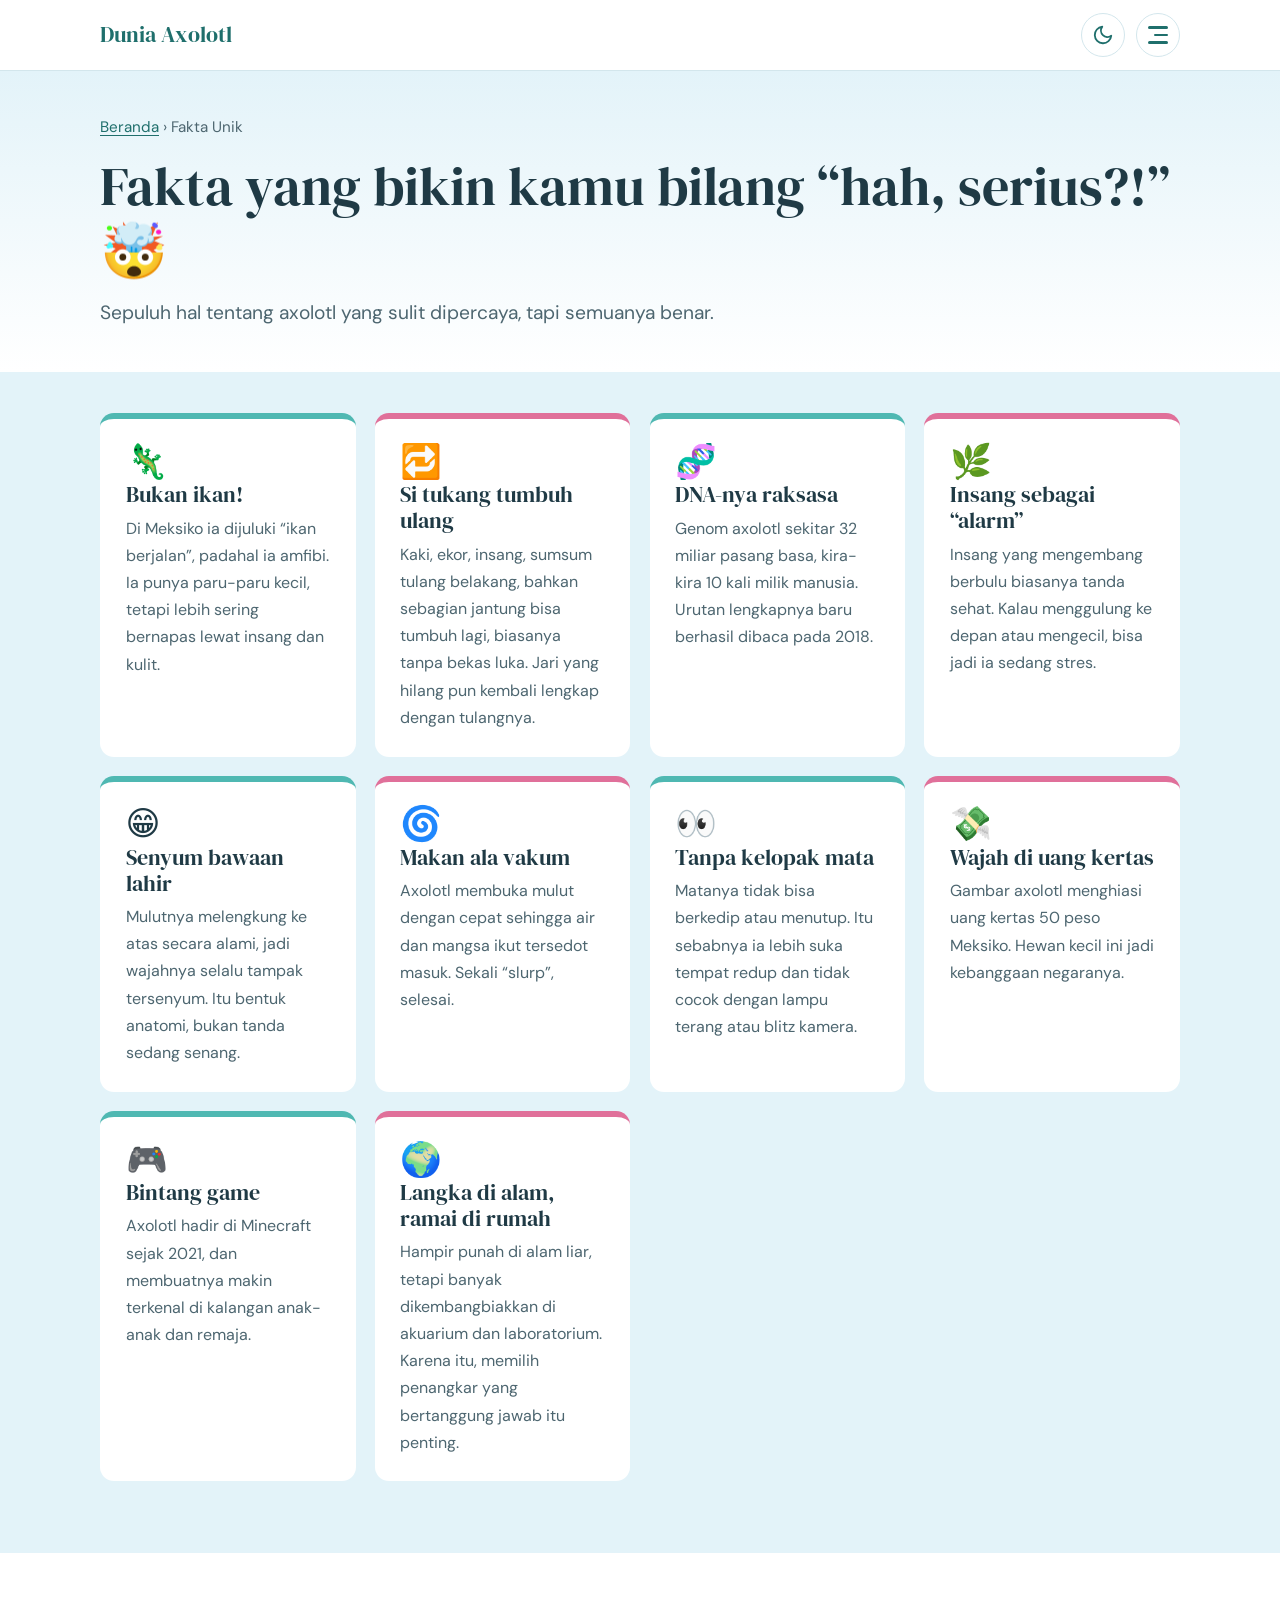
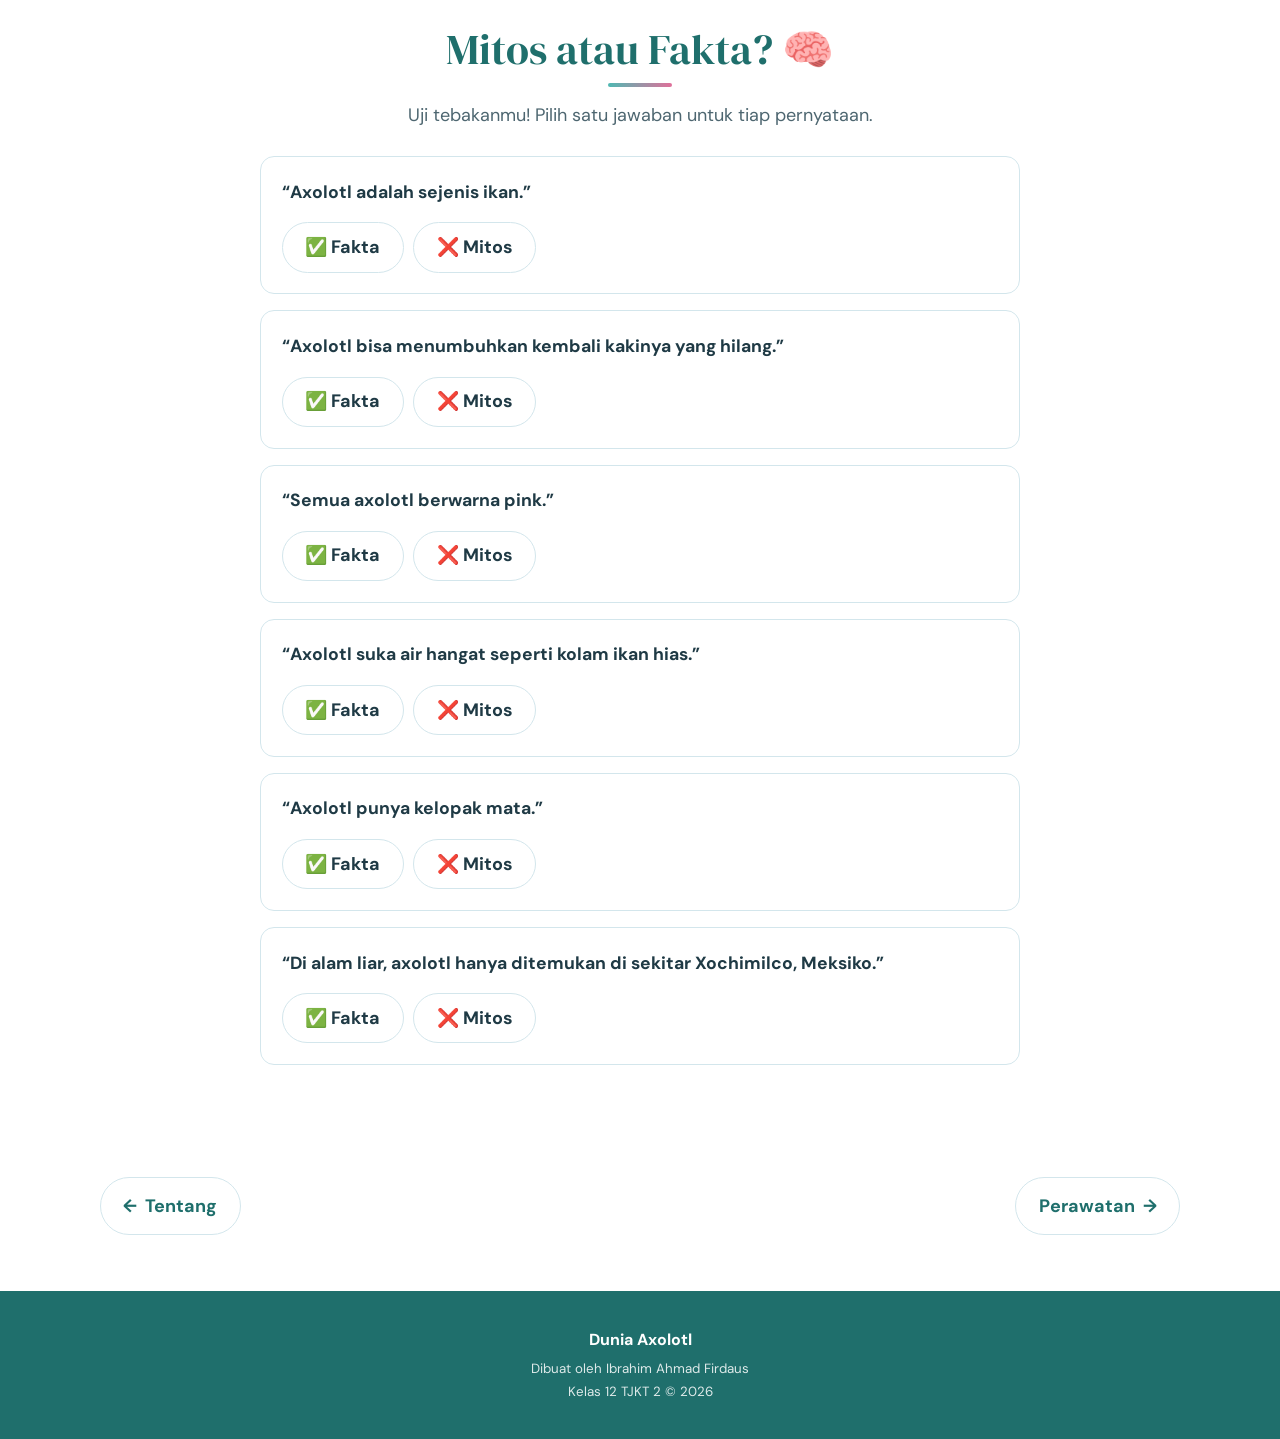
==== commit 9888e4e2: "fakta.html" ====
--- a/fakta.html
+++ b/fakta.html
@@ -149,7 +149,7 @@
   <!-- ===== FOOTER ===== -->
   <footer>
     <strong>Dunia Axolotl</strong>
-    <small>Dibuat dengan 💙 untuk para pencinta axolotl &copy; <span id="tahun"></span></small>
+    <small>Dibuat oleh Ibrahim Ahmad Firdaus<br>Kelas 12 TJKT 2 &copy; <span id="tahun"></span></small>
   </footer>
 
   <!-- Tombol kembali ke atas (muncul setelah halaman di-scroll) -->
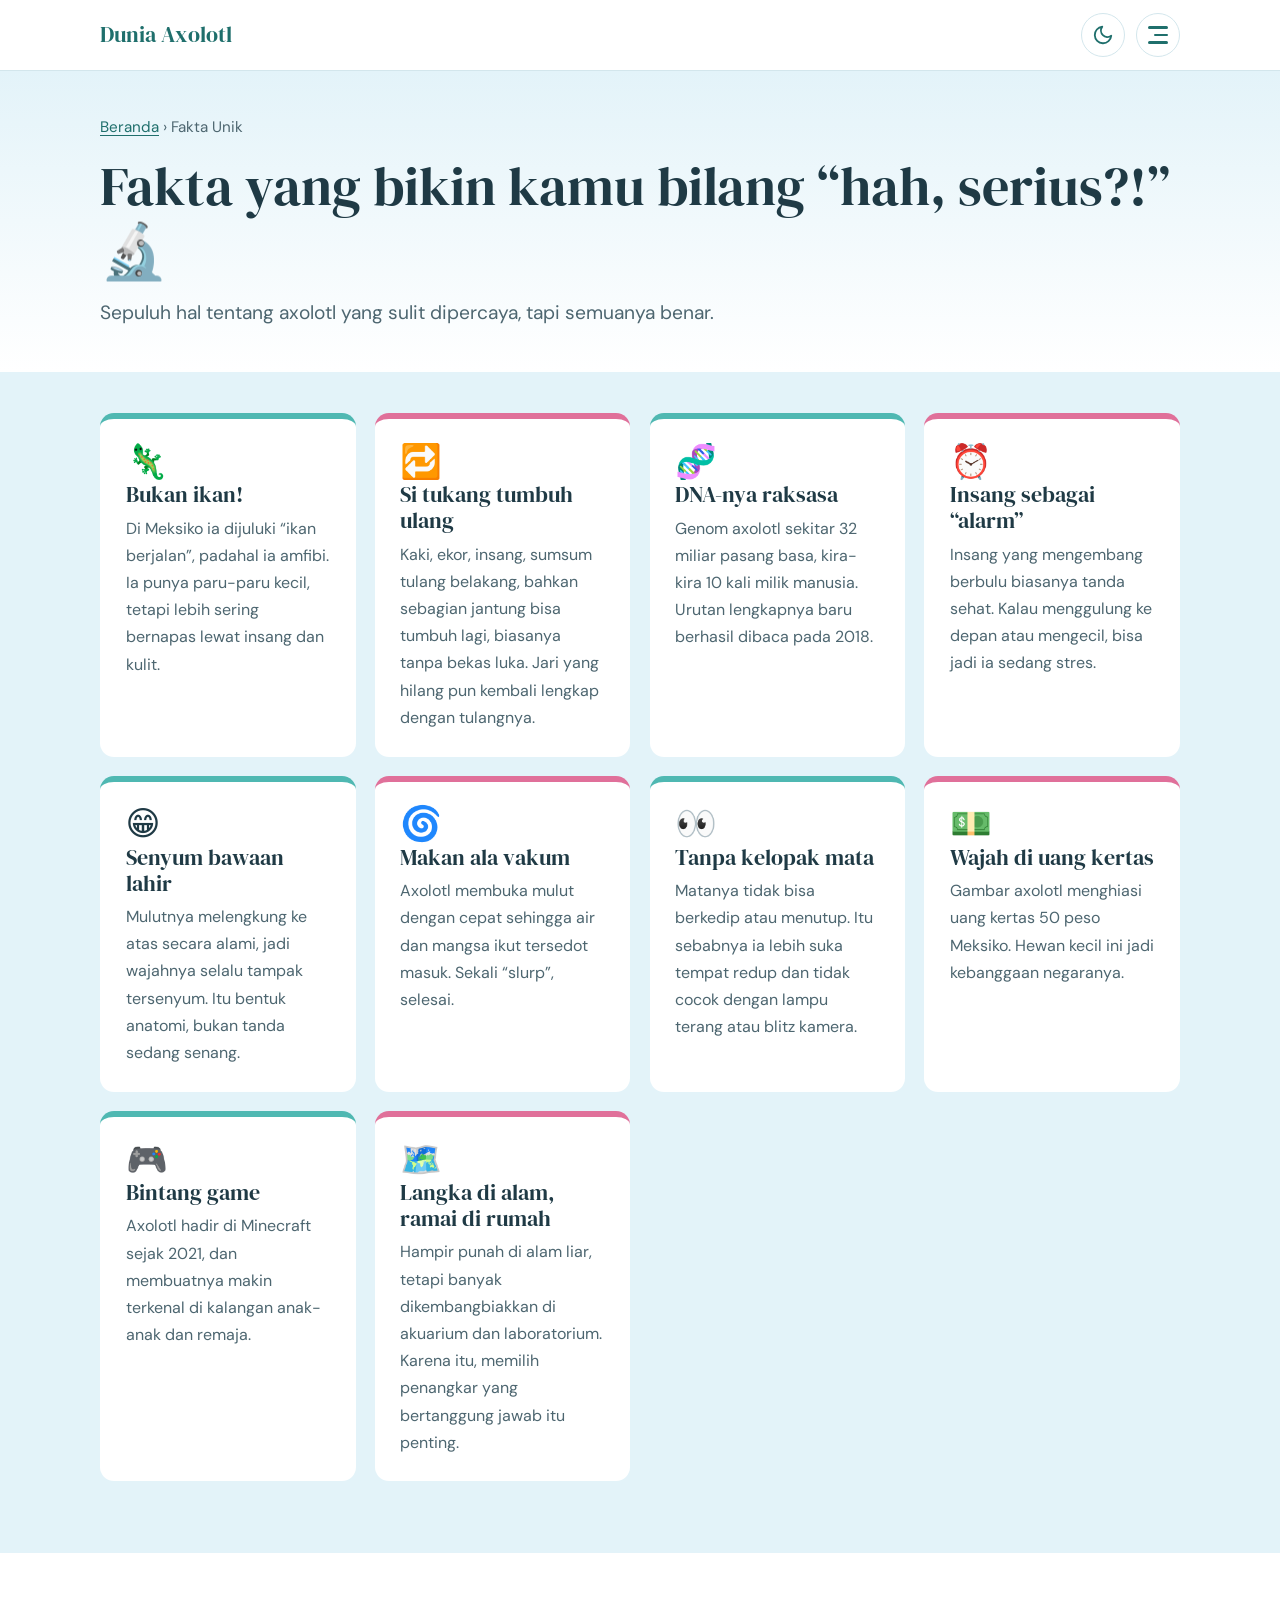
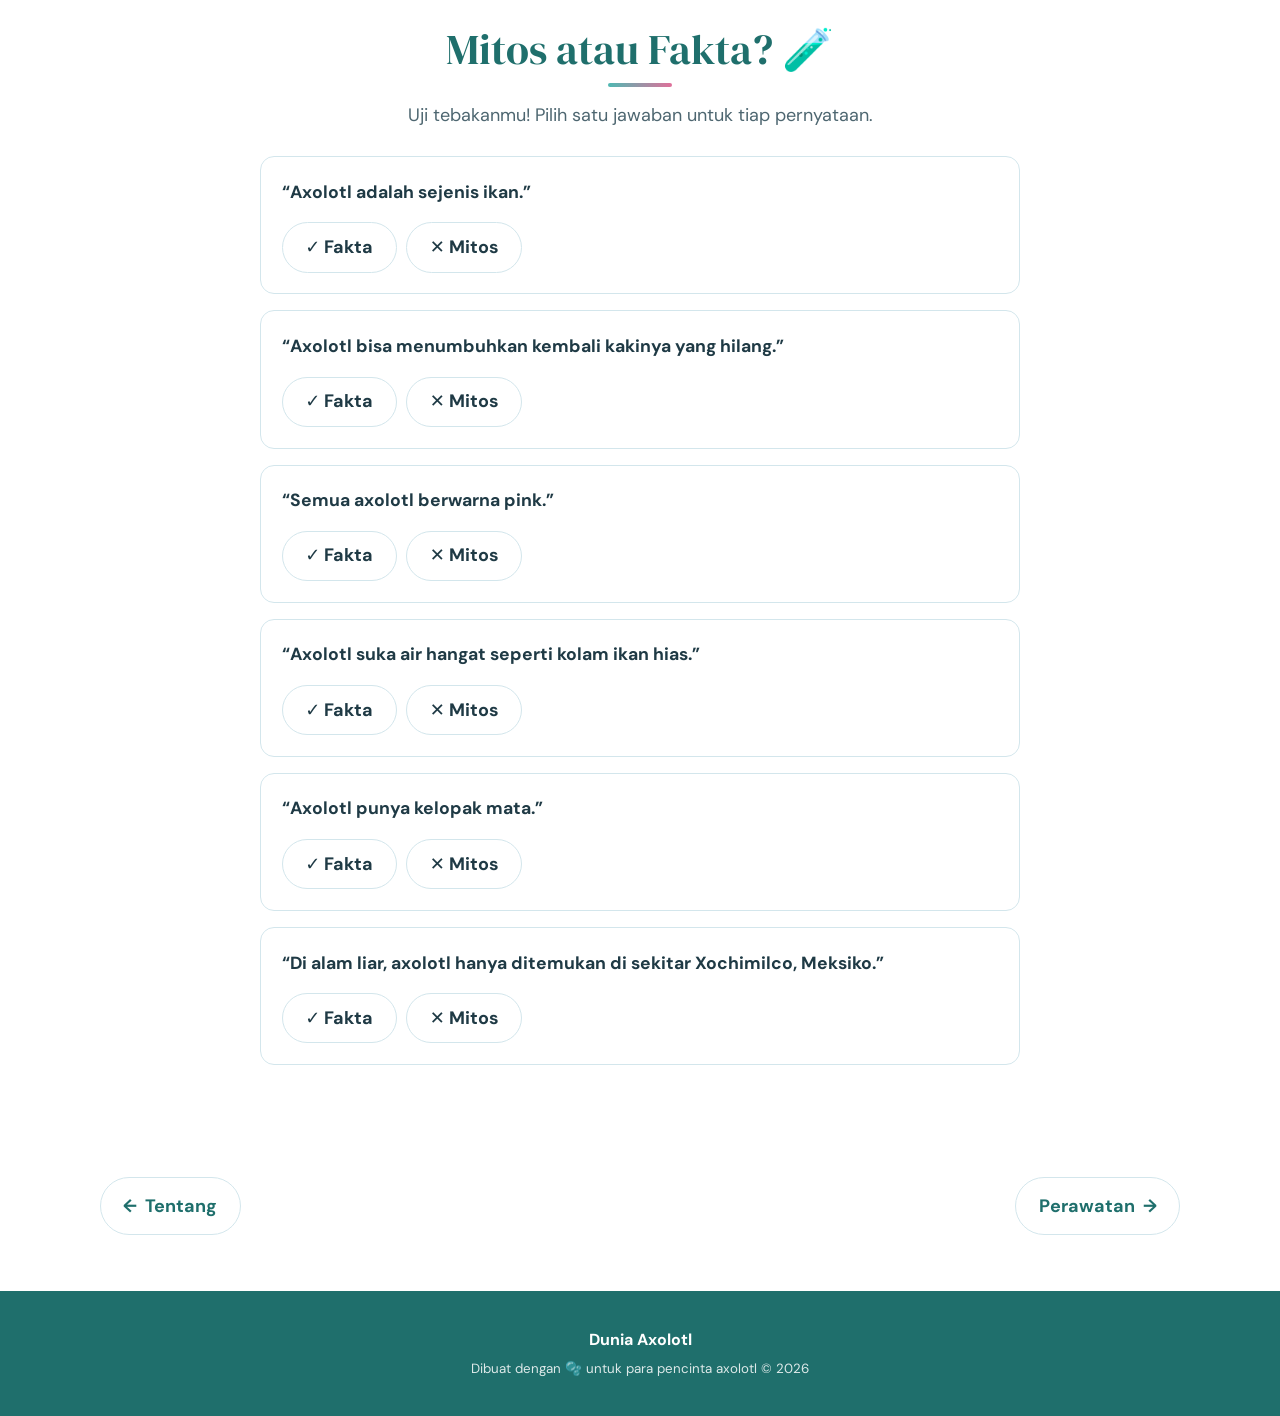
==== commit 1ae3b2f3: "Add files via upload" ====
--- a/fakta.html
+++ b/fakta.html
@@ -12,10 +12,10 @@
   <link href="https://fonts.googleapis.com/css2?family=DM+Sans:wght@400;500;700&family=DM+Serif+Display&display=swap" rel="stylesheet">
 
   <!-- CSS eksternal (satu file untuk semua halaman) -->
-  <link rel="stylesheet" href="style.css?v=4">
+  <link rel="stylesheet" href="style.css?v=6">
 
   <!-- JavaScript eksternal: dimuat di head agar tema terpasang lebih dulu (anti-kedip) -->
-  <script src="script.js?v=4"></script>
+  <script src="script.js?v=6"></script>
 </head>
 
 <body>
@@ -71,7 +71,7 @@
       <span class="bubble" aria-hidden="true" style="--s:22px;--l:80%;--t:12s;--dl:1s"></span>
       <div class="wrap">
         <p class="crumb"><a href="index.html">Beranda</a> › Fakta Unik</p>
-        <h1>Fakta yang bikin kamu bilang “hah, serius?!” <span class="emoji" aria-hidden="true">🤯</span></h1>
+        <h1>Fakta yang bikin kamu bilang “hah, serius?!” <span class="emoji" aria-hidden="true">🔬</span></h1>
         <p class="lead">Sepuluh hal tentang axolotl yang sulit dipercaya, tapi semuanya benar.</p>
       </div>
     </section>
@@ -83,13 +83,13 @@
           <article class="card"><span class="card-emoji" aria-hidden="true">🦎</span><h3>Bukan ikan!</h3><p>Di Meksiko ia dijuluki “ikan berjalan”, padahal ia amfibi. Ia punya paru-paru kecil, tetapi lebih sering bernapas lewat insang dan kulit.</p></article>
           <article class="card"><span class="card-emoji" aria-hidden="true">🔁</span><h3>Si tukang tumbuh ulang</h3><p>Kaki, ekor, insang, sumsum tulang belakang, bahkan sebagian jantung bisa tumbuh lagi, biasanya tanpa bekas luka. Jari yang hilang pun kembali lengkap dengan tulangnya.</p></article>
           <article class="card"><span class="card-emoji" aria-hidden="true">🧬</span><h3>DNA-nya raksasa</h3><p>Genom axolotl sekitar 32 miliar pasang basa, kira-kira 10 kali milik manusia. Urutan lengkapnya baru berhasil dibaca pada 2018.</p></article>
-          <article class="card"><span class="card-emoji" aria-hidden="true">🌿</span><h3>Insang sebagai “alarm”</h3><p>Insang yang mengembang berbulu biasanya tanda sehat. Kalau menggulung ke depan atau mengecil, bisa jadi ia sedang stres.</p></article>
+          <article class="card"><span class="card-emoji" aria-hidden="true">⏰</span><h3>Insang sebagai “alarm”</h3><p>Insang yang mengembang berbulu biasanya tanda sehat. Kalau menggulung ke depan atau mengecil, bisa jadi ia sedang stres.</p></article>
           <article class="card"><span class="card-emoji" aria-hidden="true">😁</span><h3>Senyum bawaan lahir</h3><p>Mulutnya melengkung ke atas secara alami, jadi wajahnya selalu tampak tersenyum. Itu bentuk anatomi, bukan tanda sedang senang.</p></article>
           <article class="card"><span class="card-emoji" aria-hidden="true">🌀</span><h3>Makan ala vakum</h3><p>Axolotl membuka mulut dengan cepat sehingga air dan mangsa ikut tersedot masuk. Sekali “slurp”, selesai.</p></article>
           <article class="card"><span class="card-emoji" aria-hidden="true">👀</span><h3>Tanpa kelopak mata</h3><p>Matanya tidak bisa berkedip atau menutup. Itu sebabnya ia lebih suka tempat redup dan tidak cocok dengan lampu terang atau blitz kamera.</p></article>
-          <article class="card"><span class="card-emoji" aria-hidden="true">💸</span><h3>Wajah di uang kertas</h3><p>Gambar axolotl menghiasi uang kertas 50 peso Meksiko. Hewan kecil ini jadi kebanggaan negaranya.</p></article>
+          <article class="card"><span class="card-emoji" aria-hidden="true">💵</span><h3>Wajah di uang kertas</h3><p>Gambar axolotl menghiasi uang kertas 50 peso Meksiko. Hewan kecil ini jadi kebanggaan negaranya.</p></article>
           <article class="card"><span class="card-emoji" aria-hidden="true">🎮</span><h3>Bintang game</h3><p>Axolotl hadir di Minecraft sejak 2021, dan membuatnya makin terkenal di kalangan anak-anak dan remaja.</p></article>
-          <article class="card"><span class="card-emoji" aria-hidden="true">🌍</span><h3>Langka di alam, ramai di rumah</h3><p>Hampir punah di alam liar, tetapi banyak dikembangbiakkan di akuarium dan laboratorium. Karena itu, memilih penangkar yang bertanggung jawab itu penting.</p></article>
+          <article class="card"><span class="card-emoji" aria-hidden="true">🗺️</span><h3>Langka di alam, ramai di rumah</h3><p>Hampir punah di alam liar, tetapi banyak dikembangbiakkan di akuarium dan laboratorium. Karena itu, memilih penangkar yang bertanggung jawab itu penting.</p></article>
         </div>
       </div>
     </section>
@@ -98,43 +98,43 @@
     <section>
       <div class="wrap">
         <div class="sec-head" style="text-align:center">
-          <h2>Mitos atau Fakta? 🧠</h2>
+          <h2>Mitos atau Fakta? 🧪</h2>
           <p class="lead" style="margin-inline:auto">Uji tebakanmu! Pilih satu jawaban untuk tiap pernyataan.</p>
         </div>
         <div class="quiz">
           <div class="q" data-jawab="mitos">
             <p class="stmt">“Axolotl adalah sejenis ikan.”</p>
-            <div class="opts"><button class="opt" type="button" data-pilih="fakta">✅ Fakta</button><button class="opt" type="button" data-pilih="mitos">❌ Mitos</button></div>
+            <div class="opts"><button class="opt" type="button" data-pilih="fakta">✓ Fakta</button><button class="opt" type="button" data-pilih="mitos">✕ Mitos</button></div>
             <p class="expl" hidden><strong class="hasil"></strong>Axolotl adalah amfibi, tepatnya salamander. Julukan “ikan berjalan” itu menyesatkan.</p>
           </div>
           <div class="q" data-jawab="fakta">
             <p class="stmt">“Axolotl bisa menumbuhkan kembali kakinya yang hilang.”</p>
-            <div class="opts"><button class="opt" type="button" data-pilih="fakta">✅ Fakta</button><button class="opt" type="button" data-pilih="mitos">❌ Mitos</button></div>
+            <div class="opts"><button class="opt" type="button" data-pilih="fakta">✓ Fakta</button><button class="opt" type="button" data-pilih="mitos">✕ Mitos</button></div>
             <p class="expl" hidden><strong class="hasil"></strong>Kaki bisa tumbuh lagi lengkap dengan tulang, otot, dan jarinya. Itulah kenapa ilmuwan menelitinya.</p>
           </div>
           <div class="q" data-jawab="mitos">
             <p class="stmt">“Semua axolotl berwarna pink.”</p>
-            <div class="opts"><button class="opt" type="button" data-pilih="fakta">✅ Fakta</button><button class="opt" type="button" data-pilih="mitos">❌ Mitos</button></div>
+            <div class="opts"><button class="opt" type="button" data-pilih="fakta">✓ Fakta</button><button class="opt" type="button" data-pilih="mitos">✕ Mitos</button></div>
             <p class="expl" hidden><strong class="hasil"></strong>Pink hanyalah salah satu varian. Di alam liar kebanyakan axolotl berwarna cokelat atau zaitun gelap.</p>
           </div>
           <div class="q" data-jawab="mitos">
             <p class="stmt">“Axolotl suka air hangat seperti kolam ikan hias.”</p>
-            <div class="opts"><button class="opt" type="button" data-pilih="fakta">✅ Fakta</button><button class="opt" type="button" data-pilih="mitos">❌ Mitos</button></div>
+            <div class="opts"><button class="opt" type="button" data-pilih="fakta">✓ Fakta</button><button class="opt" type="button" data-pilih="mitos">✕ Mitos</button></div>
             <p class="expl" hidden><strong class="hasil"></strong>Ia suka air sejuk, sekitar 16–18 °C. Air yang terlalu hangat bisa membuatnya stres dan sakit.</p>
           </div>
           <div class="q" data-jawab="mitos">
             <p class="stmt">“Axolotl punya kelopak mata.”</p>
-            <div class="opts"><button class="opt" type="button" data-pilih="fakta">✅ Fakta</button><button class="opt" type="button" data-pilih="mitos">❌ Mitos</button></div>
+            <div class="opts"><button class="opt" type="button" data-pilih="fakta">✓ Fakta</button><button class="opt" type="button" data-pilih="mitos">✕ Mitos</button></div>
             <p class="expl" hidden><strong class="hasil"></strong>Axolotl tidak punya kelopak mata, sehingga cahaya terang kurang cocok untuknya.</p>
           </div>
           <div class="q" data-jawab="fakta">
             <p class="stmt">“Di alam liar, axolotl hanya ditemukan di sekitar Xochimilco, Meksiko.”</p>
-            <div class="opts"><button class="opt" type="button" data-pilih="fakta">✅ Fakta</button><button class="opt" type="button" data-pilih="mitos">❌ Mitos</button></div>
+            <div class="opts"><button class="opt" type="button" data-pilih="fakta">✓ Fakta</button><button class="opt" type="button" data-pilih="mitos">✕ Mitos</button></div>
             <p class="expl" hidden><strong class="hasil"></strong>Benar. Kanal-kanal Xochimilco adalah rumah aslinya, dan di sanalah populasi liarnya tersisa.</p>
           </div>
           <div class="quiz-end" id="quizEnd" hidden>
             <p id="quizScore"></p>
-            <button class="btn" id="quizReset" type="button">Main lagi 🔄</button>
+            <button class="btn" id="quizReset" type="button">Main lagi ↻</button>
           </div>
         </div>
       </div>
@@ -149,7 +149,7 @@
   <!-- ===== FOOTER ===== -->
   <footer>
     <strong>Dunia Axolotl</strong>
-    <small>Dibuat oleh Ibrahim Ahmad Firdaus<br>Kelas 12 TJKT 2 &copy; <span id="tahun"></span></small>
+    <small>Dibuat dengan 🫧 untuk para pencinta axolotl &copy; <span id="tahun"></span></small>
   </footer>
 
   <!-- Tombol kembali ke atas (muncul setelah halaman di-scroll) -->
--- a/style.css
+++ b/style.css
@@ -29,25 +29,25 @@
 
 /* Mode gelap: teks terang, latar biru-toska sangat gelap */
 [data-theme="dark"] {
-  --pink-deep:  #ee86ac;
-  --blue:       #11262e;
-  --teal:       #4fb8b2;
-  --ink:        #e6f2f5;
-  --muted:      #a9c0c8;
-  --line:       #28444f;
-
-  --bg:         #0b1a20;
-  --surface:    #142a33;
-  --heading:    #6fd6cf;
-  --btn-bg:     #6fd6cf;
-  --btn-hover:  #93e3dd;
-  --btn-text:   #0b1a20;
-  --nav-bg:     rgba(11,26,32,.92);
-  --note-bg:    #3a2331;
-  --footer-bg:  #071216;
-  --footer-text:#e6f2f5;
-  --ring:       rgba(111,214,207,.16);
-  --shadow:     0 14px 30px rgba(0,0,0,.45);
+  --pink-deep:  #e8a0ba;
+  --blue:       #243a41;
+  --teal:       #6fb3ad;
+  --ink:        #eaf0f0;
+  --muted:      #b6c6c9;
+  --line:       #3e5660;
+
+  --bg:         #1d2c32;
+  --surface:    #28393f;
+  --heading:    #a9d6d1;
+  --btn-bg:     #8ec9c2;
+  --btn-hover:  #a8d8d2;
+  --btn-text:   #17272c;
+  --nav-bg:     rgba(29,44,50,.92);
+  --note-bg:    #46343e;
+  --footer-bg:  #16252a;
+  --footer-text:#eaf0f0;
+  --ring:       rgba(169,214,209,.14);
+  --shadow:     0 14px 30px rgba(0,0,0,.32);
   color-scheme: dark;
 }
 
@@ -670,9 +670,9 @@
 .photo figcaption { padding: .9rem 1.1rem 1.1rem; font-size: 1rem; color: var(--muted); }
 .lightbox { position: fixed; inset: 0; z-index: 40; display: grid; place-items: center; padding: 1rem; background: rgba(5,15,20,.9); opacity: 0; visibility: hidden; transition: opacity .3s, visibility 0s .3s; }
 .lightbox.open { opacity: 1; visibility: visible; transition: opacity .3s; }
-.lightbox figure { margin: 0; max-width: min(900px, 100%); text-align: center; color: #fff; transform: scale(.92); transition: transform .35s cubic-bezier(.34,1.56,.64,1); }
+.lightbox figure { margin: 0; width: min(900px, 100%); max-width: 100%; text-align: center; color: #fff; transform: scale(.92); transition: transform .35s cubic-bezier(.34,1.56,.64,1); }
 .lightbox.open figure { transform: none; }
-.lightbox img { display: block; max-width: 100%; max-height: 72vh; margin: 0 auto; border-radius: 14px; }
+.lightbox img { display: block; width: auto; height: auto; max-width: 100%; max-height: 72vh; object-fit: contain; margin: 0 auto; border-radius: 14px; }
 .lightbox figcaption { margin-top: .9rem; font-size: 1.05rem; }
 .lb-btn { position: absolute; width: 48px; height: 48px; border-radius: 50%; border: none; cursor: pointer; background: rgba(255,255,255,.16); color: #fff; font-size: 1.8rem; line-height: 1; display: grid; place-items: center; transition: background .2s, transform .2s; }
 .lb-btn:hover { background: rgba(255,255,255,.3); transform: scale(1.08); }
@@ -692,3 +692,55 @@
 /* Rapikan jarak dan garis judul */
 .page-hero + section { padding-top: 2.6rem; }
 [style*="text-align:center"] h2::after { margin-inline: auto; }
+
+
+/* ==========================================================
+   PEMBARUAN: kedalaman (bayangan gambar), animasi pop-up & navigasi, interaksi
+   ========================================================== */
+/* Transisi ganti tema memakai View Transitions (mulus, tanpa patah-patah) */
+::view-transition-old(root), ::view-transition-new(root) { animation-duration: .5s; }
+
+/* Kedalaman: bayangan berlapis pada gambar */
+.hero .art { box-shadow: 0 0 0 14px var(--ring), 0 26px 44px rgba(20,40,50,.22); }
+.art svg, .anat-art svg { filter: drop-shadow(0 12px 14px rgba(20,40,50,.28)); }
+.photo { box-shadow: 0 10px 24px rgba(20,40,50,.16), 0 2px 6px rgba(20,40,50,.12); }
+.photo img { box-shadow: 0 6px 14px rgba(20,40,50,.22); }
+.lightbox img { box-shadow: 0 24px 60px rgba(0,0,0,.55), 0 4px 14px rgba(0,0,0,.4); }
+.lightbox { backdrop-filter: blur(6px); }
+
+/* Navigasi: menu meluncur dengan efek pegas, tautan bergeser + bergaris */
+html.menu-open .drawer { transition: transform .55s cubic-bezier(.3,1.25,.5,1); }
+.menu-overlay { backdrop-filter: blur(4px); }
+.menu-btn:active .bars i { width: 100% !important; }
+.drawer li a { position: relative; transition: background .2s, transform .25s cubic-bezier(.34,1.56,.64,1), padding .2s; }
+.drawer li a:not(.menu-login):hover { padding-left: 1.25rem; transform: translateX(6px); }
+
+/* Pop-up: hasil kuis & skor muncul membal */
+.expl:not([hidden]) { animation: popIn .45s cubic-bezier(.34,1.56,.64,1) both; transform-origin: top left; }
+.quiz-end:not([hidden]) { animation: popIn .6s cubic-bezier(.34,1.56,.64,1) both; }
+.opt.benar { animation: popIn .4s cubic-bezier(.34,1.56,.64,1); }
+.opt.salah { animation: shakeX .4s ease; }
+
+/* Axolotl di beranda: bisa dicolek */
+.art[data-colek] { cursor: pointer; -webkit-tap-highlight-color: transparent; }
+.art.senang .gill { animation-duration: .45s; }
+.fx { position: absolute; pointer-events: none; z-index: 3; font-size: 1.5rem; line-height: 1; }
+
+/* Penjelajah anatomi (tentang) */
+.anat { display: grid; gap: 1.5rem; align-items: center; }
+@media (min-width: 760px) { .anat { grid-template-columns: 1fr 1fr; } }
+.anat-art { background: var(--surface); border: 1px solid var(--line); border-radius: 22px; padding: 1rem; box-shadow: var(--shadow); }
+.anat-art svg { display: block; width: 100%; height: auto; }
+.hs { cursor: pointer; outline: none; }
+.hs-dot { fill: var(--heading); stroke: #fff; stroke-width: 2.5; }
+.hs-ring { fill: none; stroke: var(--heading); stroke-width: 3; transform-box: fill-box; transform-origin: center; animation: hsPulse 1.8s ease-out infinite; }
+.hs:hover .hs-dot, .hs:focus-visible .hs-dot, .hs.on .hs-dot { fill: var(--pink-deep); }
+.hs.on .hs-ring { animation: none; opacity: .0; }
+@keyframes hsPulse { from { transform: scale(.5); opacity: .9; } to { transform: scale(1.5); opacity: 0; } }
+.anat-info { background: var(--surface); border: 1px solid var(--line); border-radius: 18px; padding: 1.4rem; box-shadow: var(--shadow); min-height: 190px; }
+.anat-info h3 { color: var(--heading); margin-bottom: .5rem; }
+.anat-info.pop > h3, .anat-info.pop > p { animation: popIn .4s cubic-bezier(.34,1.56,.64,1) both; }
+.anat-dots { display: flex; gap: .5rem; margin-top: 1rem; }
+.anat-dots i { width: 12px; height: 12px; border-radius: 50%; background: var(--line); transition: background .3s, transform .3s; }
+.anat-dots i.on { background: var(--pink-deep); transform: scale(1.25); }
+@media (prefers-reduced-motion: reduce) { .hs-ring { animation: none; } }
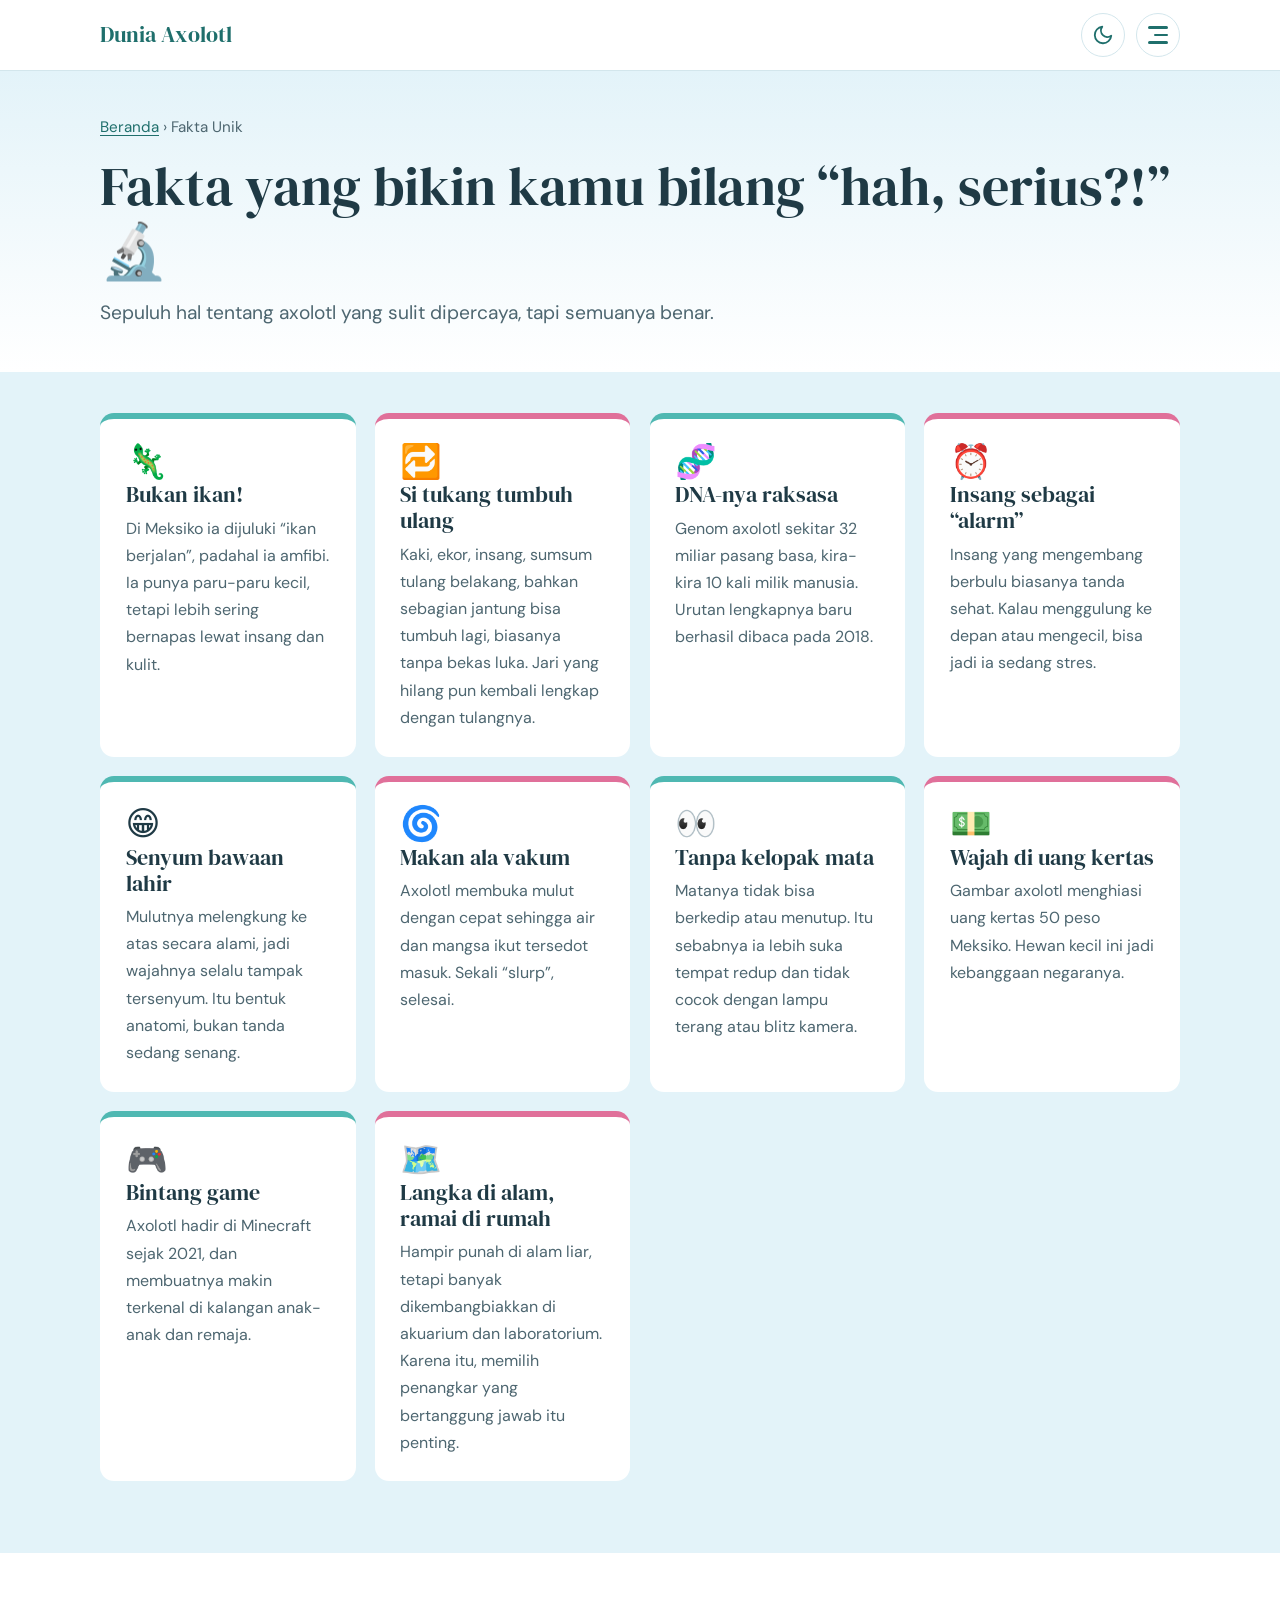
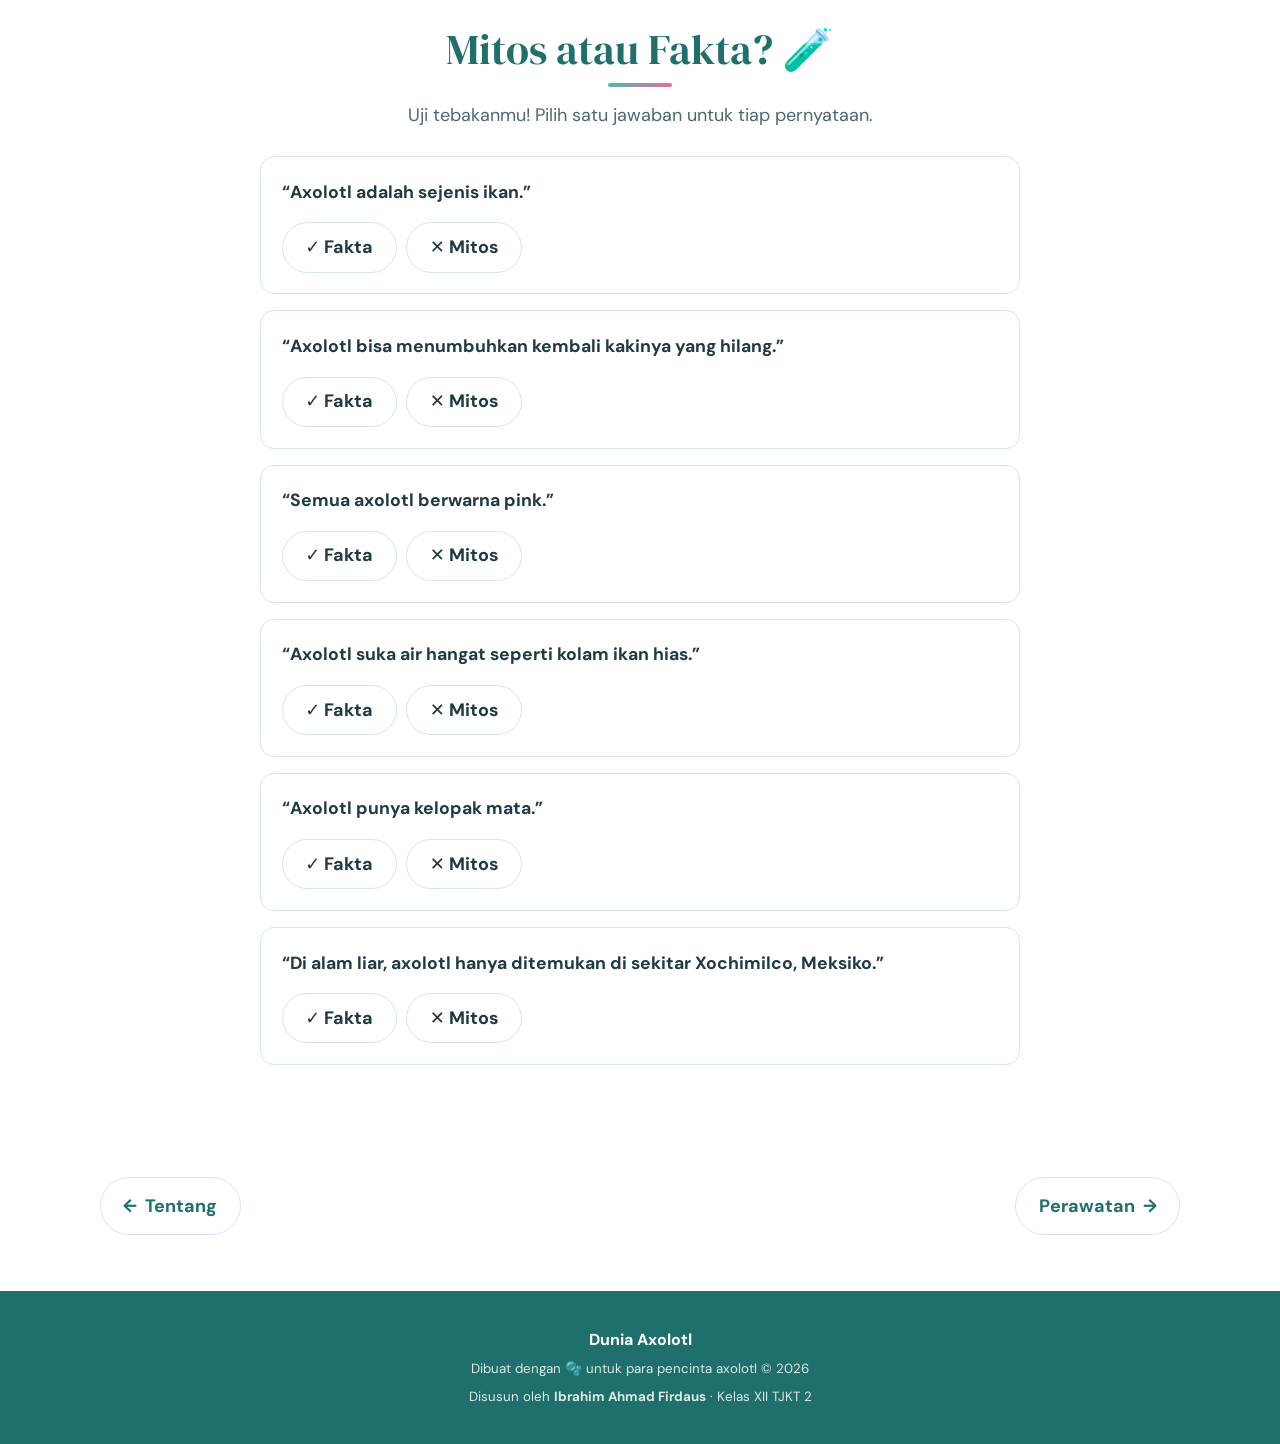
==== commit a6768790: "fakta.html" ====
--- a/fakta.html
+++ b/fakta.html
@@ -148,8 +148,9 @@
 
   <!-- ===== FOOTER ===== -->
   <footer>
-    <strong>Dunia Axolotl</strong>
-    <small>Dibuat dengan 🫧 untuk para pencinta axolotl &copy; <span id="tahun"></span></small>
+  <strong>Dunia Axolotl</strong>
+  <small>Dibuat dengan 🫧 untuk para pencinta axolotl &copy; <span id="tahun"></span></small>
+  <small class="pembuat">Disusun oleh <strong>Ibrahim Ahmad Firdaus</strong> · Kelas XII TJKT 2</small>
   </footer>
 
   <!-- Tombol kembali ke atas (muncul setelah halaman di-scroll) -->
